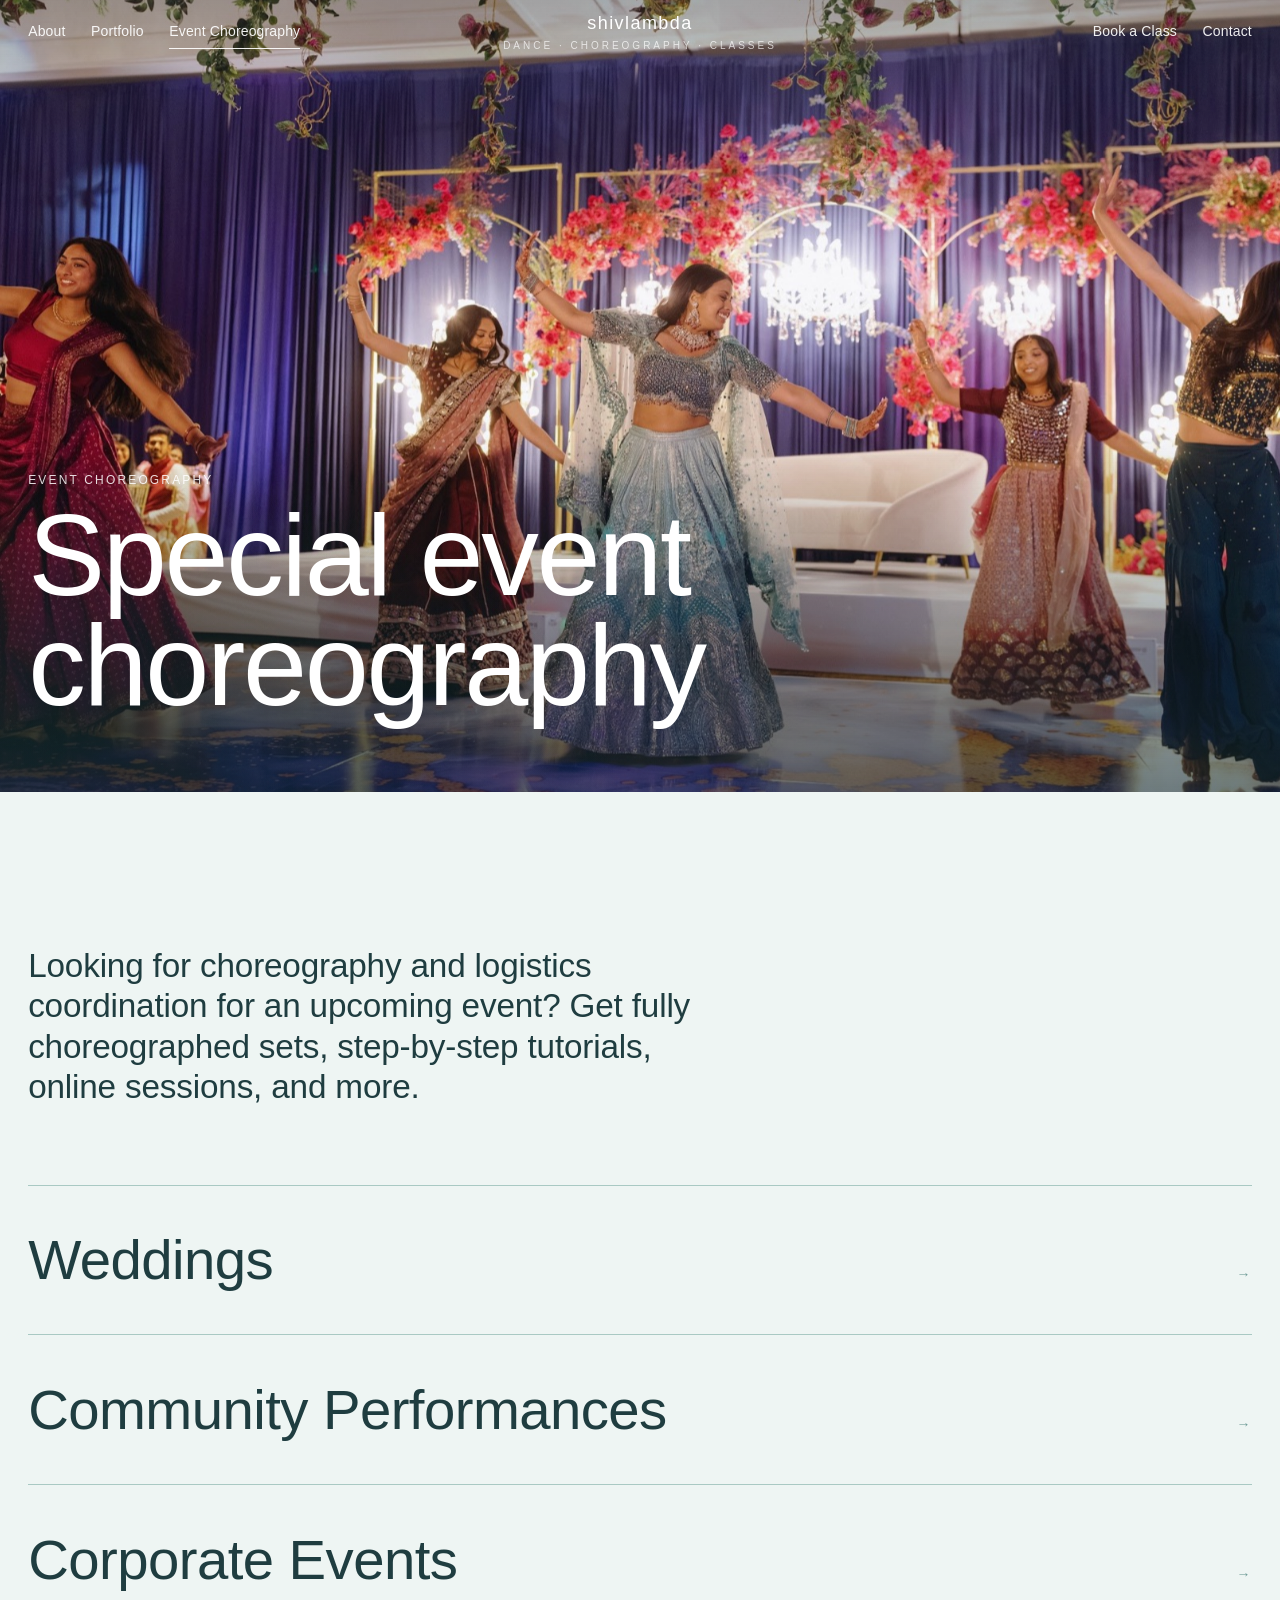
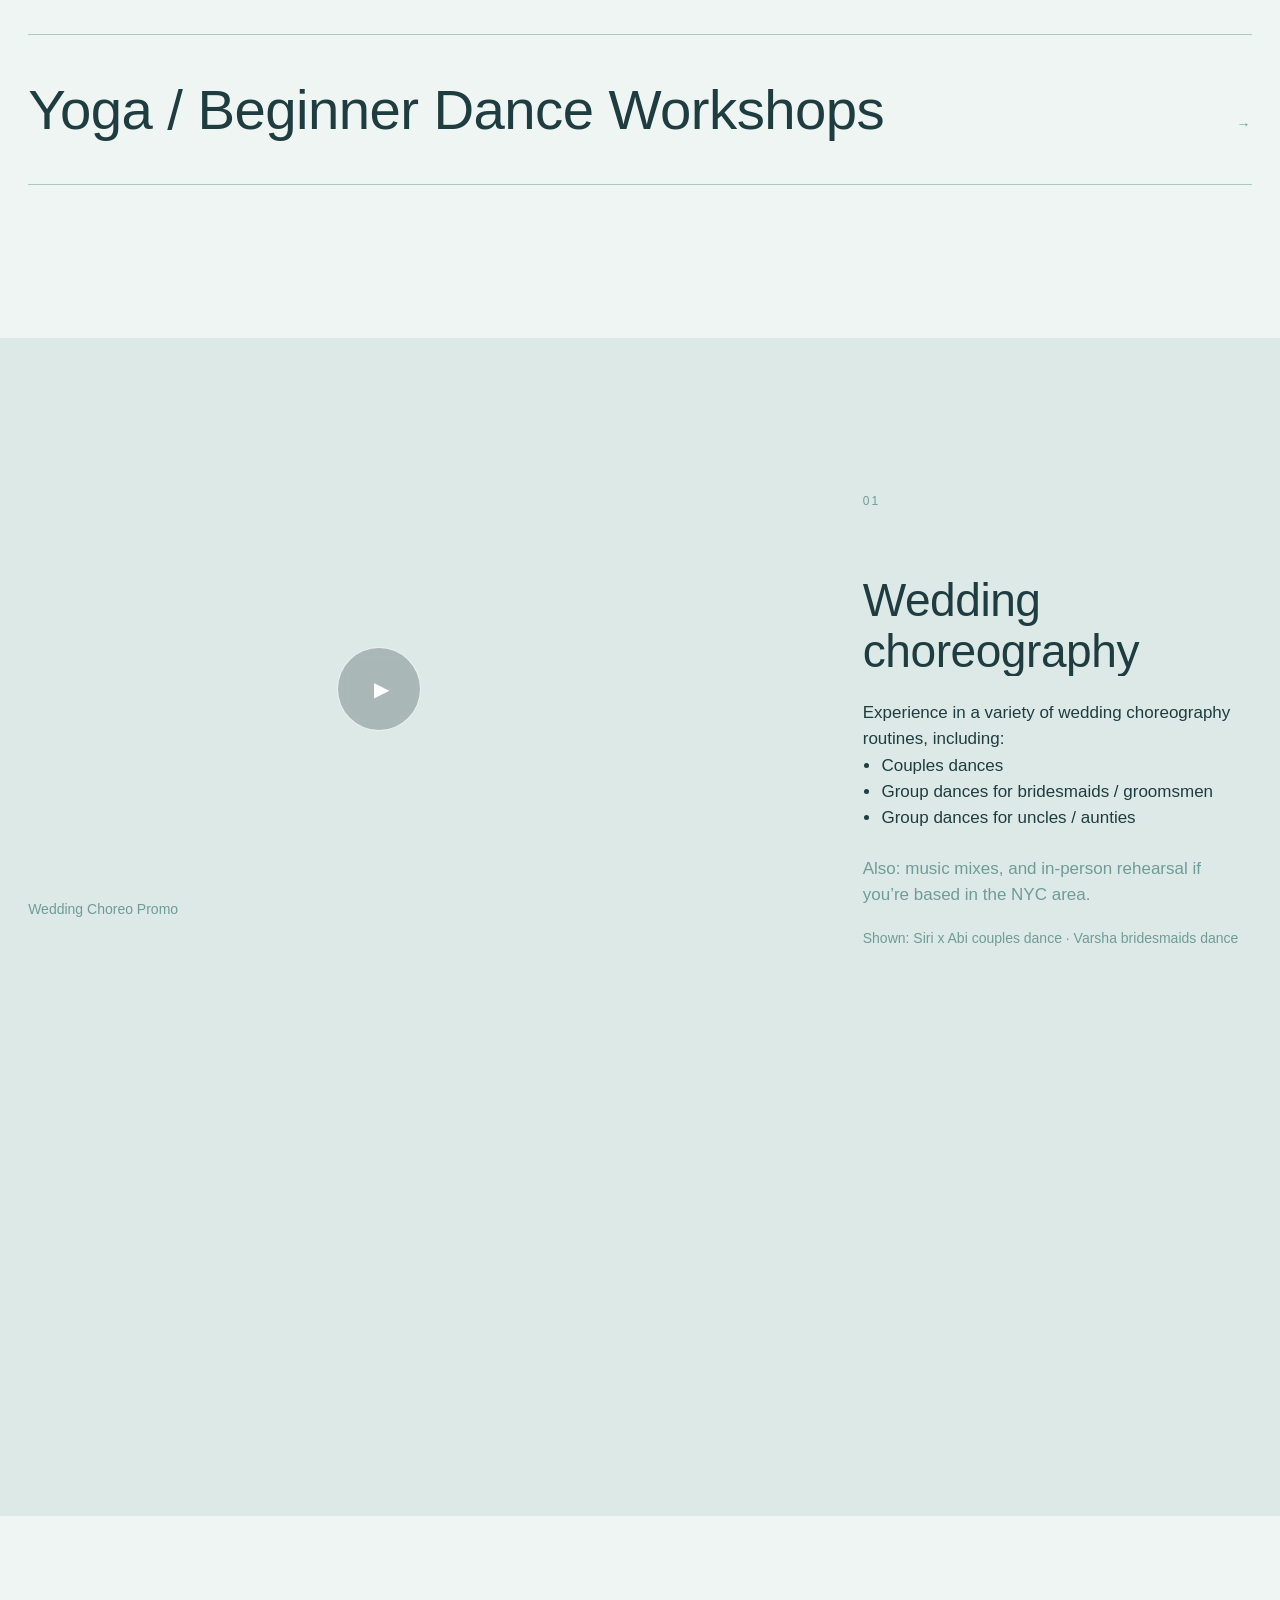
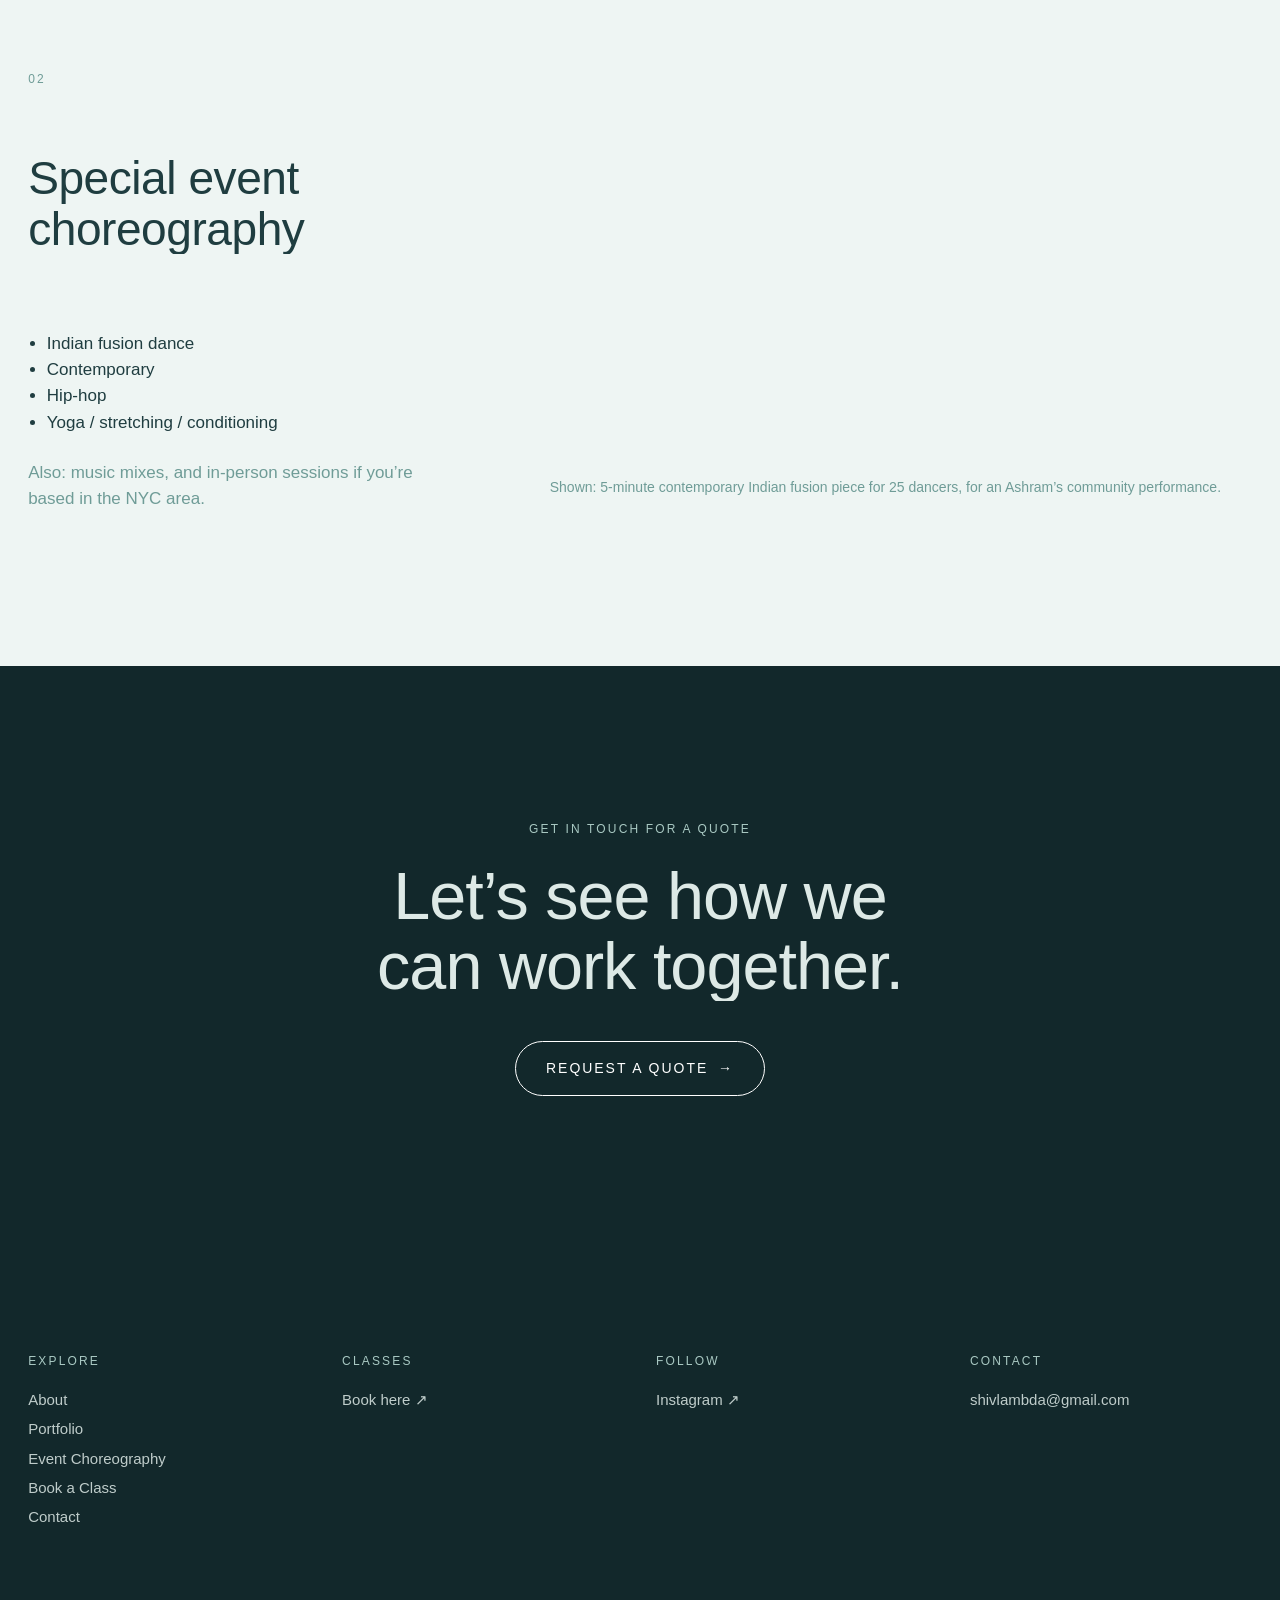
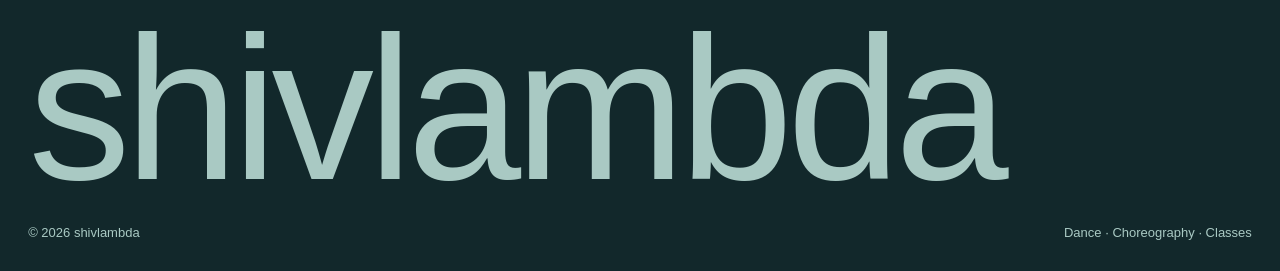
==== choreography.html @ bc0d852e "Initial shivlambda portfolio site Co-Authored-By: Claude Opus 5.5 <noreply@anthropic.com>" ====
<!doctype html>
<html lang="en">
<head>
  <meta charset="utf-8">
  <meta name="viewport" content="width=device-width, initial-scale=1">
  <title>Event Choreography — Shivani Lamba</title>
  <meta name="description" content="Wedding and special event choreography by Shivani Lamba — fully choreographed sets, tutorials, online sessions and music mixes.">
  <link rel="icon" href="assets/img/logo.png">
  <link rel="stylesheet" href="assets/css/style.css">
</head>
<body>
  <header id="site-header" data-on-dark></header>

  <main>
    <section class="hero" style="height:88svh">
      <div class="hero__media" data-parallax="6">
        <img src="assets/img/wedding-varsha.jpg" alt="Bridesmaids performing a choreographed dance at Varsha's wedding">
      </div>
      <div class="hero__content">
        <div>
          <p class="eyebrow" style="color:inherit;opacity:.85">Event Choreography</p>
          <h1 class="display" style="margin-top:12px">Special event<br>choreography</h1>
        </div>
      </div>
    </section>

    <section class="section wrap">
      <div class="grid">
        <div class="col-7">
          <p class="lead reveal">Looking for choreography and logistics coordination for an upcoming event? Get fully choreographed sets, step-by-step tutorials, online sessions, and more.</p>
        </div>
        <div class="col-full">
          <ul class="index-list">
            <li><a href="#wedding">Weddings <sup>→</sup></a></li>
            <li><a href="#special">Community Performances <sup>→</sup></a></li>
            <li><a href="#special">Corporate Events <sup>→</sup></a></li>
            <li><a href="#special">Yoga / Beginner Dance Workshops <sup>→</sup></a></li>
          </ul>
        </div>
      </div>
    </section>

    <!-- WEDDING -->
    <section id="wedding" class="section section--mist wrap">
      <div class="grid">
        <div class="col-7">
          <a class="video-card" href="https://www.youtube-nocookie.com/embed/MWnBRhIrIEw?autoplay=1" data-lightbox aria-label="Play wedding choreography promo video">
            <div class="media media--wide reveal-img">
              <img src="https://i.ytimg.com/vi/MWnBRhIrIEw/sddefault.jpg" alt="Wedding choreography promo" loading="lazy">
            </div>
            <span class="play" aria-hidden="true">▶</span>
          </a>
          <p class="card-meta" style="margin-top:12px">Wedding Choreo Promo</p>
        </div>
        <div class="col-4 start-9 stack" style="grid-column-end:-1">
          <p class="eyebrow">01</p>
          <h2 class="h2" data-split>Wedding<br>choreography</h2>
          <p class="reveal">Experience in a variety of wedding choreography routines, including:</p>
          <ul class="reveal" style="padding-left:1.1em;margin:0">
            <li>Couples dances</li>
            <li>Group dances for bridesmaids / groomsmen</li>
            <li>Group dances for uncles / aunties</li>
          </ul>
          <p class="reveal muted">Also: music mixes, and in-person rehearsal if you’re based in the NYC area.</p>
          <p class="reveal muted" style="font-size:14px">Shown: Siri x Abi couples dance · Varsha bridesmaids dance</p>
        </div>
        <div class="col-6 start-7" style="grid-column-end:-1">
          <div class="media media--wide reveal-img">
            <img src="assets/img/wedding-varsha.jpg" alt="Varsha's bridesmaids dance" loading="lazy">
          </div>
        </div>
      </div>
    </section>

    <!-- SPECIAL EVENT -->
    <section id="special" class="section wrap">
      <div class="grid">
        <div class="col-4 stack">
          <p class="eyebrow">02</p>
          <h2 class="h2" data-split>Special event<br>choreography</h2>
          <p class="reveal">A wide range of choreography styles to choose from based on your event:</p>
          <ul class="reveal" style="padding-left:1.1em;margin:0">
            <li>Indian fusion dance</li>
            <li>Contemporary</li>
            <li>Hip-hop</li>
            <li>Yoga / stretching / conditioning</li>
          </ul>
          <p class="reveal muted">Also: music mixes, and in-person sessions if you’re based in the NYC area.</p>
        </div>
        <div class="col-7 start-6" style="grid-column-end:-1">
          <!-- Replace with: <video src="assets/video/ashram-performance.mp4" controls playsinline preload="none"></video> -->
          <div class="media media--wide media--ph reveal-img" data-label="Ashram community performance — video coming soon"></div>
          <p class="card-meta" style="margin-top:12px">Shown: 5-minute contemporary Indian fusion piece for 25 dancers, for an Ashram’s community performance.</p>
        </div>
      </div>
    </section>

    <section class="section section--dark wrap cta-band">
      <p class="eyebrow">Get in touch for a quote</p>
      <h2 class="h1" style="margin:24px auto 40px" data-split>Let’s see how we<br>can work together.</h2>
      <a class="btn btn--light" href="contact.html">Request a quote <span class="arrow">→</span></a>
    </section>
  </main>

  <footer id="site-footer"></footer>
  <script src="assets/js/main.js"></script>
</body>
</html>
---- assets/css/style.css ----
/* ==========================================================================
   shivlambda — dance portfolio
   Water palette · Helvetica thin · calm, airy motion
   ========================================================================== */

:root {
  /* Water palette */
  --sea-foam:   #eef5f3;   /* page background */
  --sea-mist:   #dde9e6;   /* soft panels */
  --sea-glass:  #a9c9c3;   /* accents, rules */
  --tide:       #6f9c97;   /* secondary text, hover */
  --deep-water: #1f3d40;   /* primary text */
  --abyss:      #12282b;   /* dark sections */
  --white:      #ffffff;

  --font: "Helvetica Neue", Helvetica, "Nimbus Sans", Arial, sans-serif;
  --thin: 200;
  --light: 300;
  --regular: 400;

  --gutter: clamp(16px, 2.2vw, 32px);
  --header-h: 64px;
  --ease: cubic-bezier(.22, .61, .36, 1);
  --ease-slow: cubic-bezier(.65, 0, .35, 1);
}

*, *::before, *::after { box-sizing: border-box; }

html { -webkit-text-size-adjust: 100%; scroll-behavior: smooth; }

body {
  margin: 0;
  background: var(--sea-foam);
  color: var(--deep-water);
  font-family: var(--font);
  font-weight: var(--thin);
  font-size: 17px;
  line-height: 1.55;
  -webkit-font-smoothing: antialiased;
  overflow-x: hidden;
}

body.is-locked { overflow: hidden; }

img, video { display: block; max-width: 100%; }
a { color: inherit; text-decoration: none; }
h1, h2, h3, h4, p { margin: 0; font-weight: var(--thin); }

.sr-only {
  position: absolute; width: 1px; height: 1px; overflow: hidden;
  clip: rect(0 0 0 0); white-space: nowrap;
}

/* ---------- Type scale ---------- */
.display {
  font-size: clamp(44px, 9vw, 150px);
  line-height: .95;
  letter-spacing: -.02em;
  font-weight: 100;
}
.h1 { font-size: clamp(34px, 5.2vw, 80px); line-height: 1.04; letter-spacing: -.015em; }
.h2 { font-size: clamp(28px, 3.6vw, 54px); line-height: 1.1;  letter-spacing: -.01em; }
.lead { font-size: clamp(22px, 2.6vw, 40px); line-height: 1.22; letter-spacing: -.005em; }
.body-lg { font-size: clamp(17px, 1.35vw, 20px); line-height: 1.6; }
.eyebrow {
  font-size: 12px; letter-spacing: .18em; text-transform: uppercase;
  font-weight: var(--regular); color: var(--tide);
}
.muted { color: var(--tide); }

/* Underlined text link, like the inspiration's "About the Brand" */
.link-line {
  display: inline-block;
  font-weight: var(--light);
  padding-bottom: 4px;
  background: linear-gradient(currentColor, currentColor) left bottom / 100% 1px no-repeat;
  transition: background-size .5s var(--ease), color .3s;
}
.link-line:hover { background-size: 0 1px; background-position: right bottom; }

/* Pill button for booking */
.btn {
  display: inline-flex; align-items: center; gap: .7em;
  padding: 16px 30px;
  border: 1px solid currentColor;
  border-radius: 999px;
  font-size: 14px; letter-spacing: .14em; text-transform: uppercase;
  font-weight: var(--regular);
  transition: background .4s var(--ease), color .4s var(--ease), border-color .4s;
}
.btn:hover { background: var(--deep-water); color: var(--sea-foam); border-color: var(--deep-water); }
.btn--solid { background: var(--deep-water); color: var(--sea-foam); border-color: var(--deep-water); }
.btn--solid:hover { background: var(--tide); border-color: var(--tide); }
.btn--light { color: var(--white); }
.btn--light:hover { background: var(--white); color: var(--deep-water); border-color: var(--white); }
.btn .arrow { transition: transform .4s var(--ease); }
.btn:hover .arrow { transform: translateX(4px); }

/* ---------- Layout ---------- */
.wrap { padding-inline: var(--gutter); }
.section { padding-block: clamp(80px, 12vw, 180px); }
.section--tight { padding-block: clamp(56px, 7vw, 100px); }
.section--dark { background: var(--abyss); color: var(--sea-mist); }
.section--dark .muted, .section--dark .eyebrow { color: var(--sea-glass); }
.section--mist { background: var(--sea-mist); }

.grid {
  display: grid;
  grid-template-columns: repeat(12, 1fr);
  column-gap: var(--gutter);
  row-gap: clamp(40px, 6vw, 80px);
}
.col-full { grid-column: 1 / -1; }
.col-7, .col-6, .col-5, .col-4 { grid-column: var(--start, auto) / span var(--span); }
.col-7 { --span: 7; }
.col-6 { --span: 6; }
.col-5 { --span: 5; }
.col-4 { --span: 4; }
.start-6 { --start: 6; }
.start-7 { --start: 7; }
.start-8 { --start: 8; }
.start-9 { --start: 9; }
@media (max-width: 860px) {
  .col-7, .col-6, .col-5, .col-4 { grid-column: 1 / -1 !important; }
}

.stack > * + * { margin-top: 1.4em; }
.stack-lg > * + * { margin-top: clamp(28px, 3vw, 48px); }

/* ---------- Header ---------- */
.site-header {
  position: fixed; inset: 0 0 auto 0; z-index: 50;
  height: var(--header-h);
  display: grid; grid-template-columns: 1fr auto 1fr; align-items: center;
  padding-inline: var(--gutter);
  font-size: 14px; font-weight: var(--light); letter-spacing: .01em;
  color: var(--deep-water);
  transition: background .5s var(--ease), color .5s var(--ease), transform .5s var(--ease), backdrop-filter .5s;
}
.site-header.on-dark { color: var(--white); }
.site-header.is-scrolled {
  background: color-mix(in srgb, var(--sea-foam) 82%, transparent);
  backdrop-filter: blur(14px);
  -webkit-backdrop-filter: blur(14px);
  color: var(--deep-water);
}
.site-header.is-hidden { transform: translateY(-100%); }

.nav { display: flex; gap: clamp(16px, 2vw, 28px); }
.nav--right { justify-content: flex-end; }
.nav a { position: relative; padding-block: 6px; opacity: .92; }
.nav a::after {
  content: ""; position: absolute; left: 0; right: 0; bottom: 0; height: 1px;
  background: currentColor; transform: scaleX(0); transform-origin: right;
  transition: transform .45s var(--ease);
}
.nav a:hover::after, .nav a[aria-current="page"]::after { transform: scaleX(1); transform-origin: left; }

.brand {
  text-align: center; text-transform: lowercase;
  font-size: 18px; letter-spacing: .08em; font-weight: var(--light);
  white-space: nowrap;
}
.brand small { display: block; font-size: 10px; letter-spacing: .3em; text-transform: uppercase; opacity: .7; }

.menu-toggle {
  display: none; justify-self: end;
  background: none; border: 0; padding: 8px; color: inherit; cursor: pointer;
  font: inherit; font-size: 14px; letter-spacing: .08em;
}

/* Mobile menu */
.mobile-menu {
  position: fixed; inset: 0; z-index: 49;
  background: var(--sea-foam);
  display: flex; flex-direction: column; justify-content: center;
  padding: var(--gutter);
  gap: 10px;
  clip-path: inset(0 0 100% 0);
  transition: clip-path .8s var(--ease-slow);
}
.mobile-menu a { font-size: clamp(34px, 9vw, 56px); font-weight: 100; letter-spacing: -.01em; }
.menu-open .mobile-menu { clip-path: inset(0 0 0 0); }
.menu-open .site-header { color: var(--deep-water); background: transparent; backdrop-filter: none; }

@media (max-width: 860px) {
  .site-header { grid-template-columns: 1fr auto; }
  .nav { display: none; }
  .brand { text-align: left; }
  .menu-toggle { display: block; }
}

/* ---------- Intro (home) ---------- */
.intro {
  position: fixed; inset: 0; z-index: 100;
  display: grid; place-items: center;
  background: var(--sea-foam);
  color: var(--deep-water);
  pointer-events: none;
  transition: clip-path 1.2s var(--ease-slow);
  clip-path: inset(0 0 0 0);
}
.intro__word {
  font-size: clamp(48px, 12vw, 180px); font-weight: 100; letter-spacing: .02em;
  text-transform: lowercase; display: flex; overflow: hidden;
}
.intro__word span {
  display: inline-block; transform: translateY(110%);
  animation: rise 1s var(--ease) forwards;
}
.intro__sub {
  position: absolute; bottom: 12vh; left: 0; right: 0; text-align: center;
  opacity: 0; animation: fade .8s .9s var(--ease) forwards;
}
.intro.is-done { clip-path: inset(0 0 100% 0); }
@keyframes rise { to { transform: translateY(0); } }
@keyframes fade { to { opacity: 1; } }

/* ---------- Hero ---------- */
.hero {
  position: relative; height: 100svh; min-height: 560px;
  overflow: hidden; color: var(--white);
  background: var(--abyss);
}
.hero__media, .hero__media video, .hero__media img {
  position: absolute; inset: 0; width: 100%; height: 100%; object-fit: cover;
}
/* Shown until a hero video is added: slow drifting water gradient */
.hero__water {
  position: absolute; inset: -20%;
  background:
    radial-gradient(40% 50% at 20% 30%, #5f9893 0%, transparent 70%),
    radial-gradient(45% 55% at 80% 60%, #2e6266 0%, transparent 70%),
    radial-gradient(35% 40% at 50% 90%, #8ab9b2 0%, transparent 70%),
    linear-gradient(160deg, #1d4245, #0f2427);
  filter: blur(30px);
  animation: drift 18s ease-in-out infinite alternate;
}
@keyframes drift {
  0%   { transform: translate3d(0, 0, 0) scale(1); }
  50%  { transform: translate3d(-4%, 3%, 0) scale(1.08); }
  100% { transform: translate3d(3%, -2%, 0) scale(1.03); }
}
.hero::after {
  content: ""; position: absolute; inset: 0;
  background:
    radial-gradient(70% 60% at 0% 100%, rgba(18,40,43,.6), transparent 70%),
    linear-gradient(to bottom, rgba(18,40,43,.35), transparent 30%, transparent 55%, rgba(18,40,43,.6));
}
.hero__content {
  position: absolute; z-index: 2; left: var(--gutter); right: var(--gutter); bottom: clamp(32px, 6vw, 72px);
  display: flex; justify-content: space-between; align-items: flex-end; gap: 24px; flex-wrap: wrap;
}
.hero__scroll {
  font-size: 12px; letter-spacing: .2em; text-transform: uppercase; font-weight: var(--regular);
  display: flex; align-items: center; gap: 12px;
}
.hero__scroll::after {
  content: ""; width: 1px; height: 44px; background: currentColor;
  animation: drip 2.2s var(--ease) infinite;
  transform-origin: top;
}
@keyframes drip {
  0% { transform: scaleY(0); } 50% { transform: scaleY(1); transform-origin: top; }
  51% { transform-origin: bottom; } 100% { transform: scaleY(0); transform-origin: bottom; }
}

/* Short page hero (inner pages) */
.page-hero {
  padding-top: calc(var(--header-h) + clamp(60px, 10vw, 160px));
  padding-bottom: clamp(40px, 6vw, 90px);
}

/* ---------- Media ---------- */
.media {
  position: relative; overflow: hidden; background: var(--sea-mist);
}
.media img, .media video { width: 100%; height: 100%; object-fit: cover; }
.media--portrait { aspect-ratio: 4 / 5; }
.media--tall { aspect-ratio: 3 / 4; }
.media--wide { aspect-ratio: 16 / 9; }
.media--square { aspect-ratio: 1; }
.media--cinema { aspect-ratio: 21 / 9; }
@media (max-width: 860px) { .media--cinema { aspect-ratio: 4 / 3; } }

/* Placeholder until real images are dropped in */
.media--ph {
  background:
    linear-gradient(135deg, var(--sea-mist), var(--sea-glass));
  display: grid; place-items: center;
}
.media--ph::before {
  content: attr(data-label);
  font-size: 12px; letter-spacing: .18em; text-transform: uppercase; color: var(--deep-water); opacity: .55;
}

/* ---------- Scroll reveal ---------- */
.reveal { opacity: 0; transform: translateY(40px); transition: opacity 1.1s var(--ease), transform 1.1s var(--ease); }
.reveal.is-in { opacity: 1; transform: none; }
.reveal-d1 { transition-delay: .12s; }
.reveal-d2 { transition-delay: .24s; }

/* Image wipe-up reveal */
.reveal-img { clip-path: inset(100% 0 0 0); transition: clip-path 1.4s var(--ease-slow); }
.reveal-img img, .reveal-img video { transform: scale(1.15); transition: transform 1.8s var(--ease); }
.reveal-img.is-in { clip-path: inset(0 0 0 0); }
.reveal-img.is-in img, .reveal-img.is-in video { transform: scale(1); }

/* Line-by-line text reveal */
.split-line { display: block; overflow: hidden; }
.split-line > span { display: block; transform: translateY(105%); transition: transform 1.1s var(--ease); }
.is-in .split-line > span { transform: none; }

/* Parallax target (JS sets --p) */
[data-parallax] img, [data-parallax] video { transform: translateY(var(--p, 0)) scale(1.12); will-change: transform; }

@media (prefers-reduced-motion: reduce) {
  *, *::before, *::after { animation: none !important; transition: none !important; }
  .reveal, .reveal-img, .split-line > span { opacity: 1; transform: none; clip-path: none; }
  .intro { display: none; }
  [data-parallax] img, [data-parallax] video { transform: none; }
}

/* ---------- Horizontal carousel ---------- */
.carousel { position: relative; }
.carousel__head {
  display: flex; justify-content: space-between; align-items: end; gap: 20px;
  margin-bottom: clamp(24px, 3vw, 40px);
}
.carousel__controls { display: flex; gap: 8px; }
.carousel__btn {
  width: 48px; height: 48px; border-radius: 50%;
  border: 1px solid var(--sea-glass); background: transparent; color: inherit; cursor: pointer;
  font-size: 18px; transition: background .3s, border-color .3s;
}
.carousel__btn:hover { background: var(--deep-water); color: var(--sea-foam); border-color: var(--deep-water); }
.carousel__track {
  display: flex; gap: var(--gutter);
  overflow-x: auto; scroll-snap-type: x mandatory; scrollbar-width: none;
  scroll-padding-inline: var(--gutter);
  padding-inline: var(--gutter); margin-inline: calc(var(--gutter) * -1);
  cursor: grab;
}
.carousel__track::-webkit-scrollbar { display: none; }
.carousel__track.is-dragging { cursor: grabbing; scroll-snap-type: none; }
.carousel__item { flex: 0 0 clamp(260px, 30vw, 460px); scroll-snap-align: start; }
.carousel__item .media { margin-bottom: 16px; }
.carousel__item img { pointer-events: none; transition: transform 1s var(--ease); }
.carousel__item:hover img { transform: scale(1.04); }
.card-title { font-size: 20px; font-weight: var(--light); }
.card-meta { font-size: 14px; color: var(--tide); margin-top: 2px; }

/* ---------- Category index (like the product counts list) ---------- */
.index-list { list-style: none; margin: 0; padding: 0; border-top: 1px solid var(--sea-glass); }
.index-list li { border-bottom: 1px solid var(--sea-glass); }
.index-list a {
  display: flex; justify-content: space-between; align-items: baseline; gap: 20px;
  padding: clamp(18px, 2.4vw, 32px) 0;
  font-size: clamp(28px, 4.4vw, 68px); font-weight: 100; letter-spacing: -.01em;
  transition: padding .5s var(--ease), color .3s;
}
.index-list a:hover { padding-left: 18px; color: var(--tide); }
.index-list sup { font-size: 14px; letter-spacing: .1em; font-weight: var(--light); color: var(--tide); }

/* ---------- Portfolio grid ---------- */
.filters { display: flex; flex-wrap: wrap; gap: 10px; margin-bottom: clamp(32px, 4vw, 56px); }
.filter {
  background: none; border: 1px solid var(--sea-glass); border-radius: 999px;
  padding: 9px 18px; font: inherit; font-size: 14px; font-weight: var(--light); color: inherit; cursor: pointer;
  transition: background .3s, color .3s, border-color .3s;
}
.filter[aria-pressed="true"], .filter:hover { background: var(--deep-water); color: var(--sea-foam); border-color: var(--deep-water); }

.masonry { columns: 3 320px; column-gap: var(--gutter); }
.masonry .work { break-inside: avoid; margin-bottom: var(--gutter); display: block; }
.work .media { margin-bottom: 12px; }
.work.is-hidden { display: none; }

/* YouTube thumbnails are 4:3 with baked-in letterbox bars — crop them out */
.media img[src*="i.ytimg.com"] { scale: 1.06; }

/* Video thumbnail with a centred play button */
.video-card { position: relative; display: block; }
.video-card .play {
  position: absolute; left: 50%; top: 50%; transform: translate(-50%, -50%);
  width: 84px; height: 84px; border-radius: 50%; display: grid; place-items: center;
  border: 1px solid rgba(255,255,255,.8); color: var(--white); font-size: 20px; padding-left: 4px;
  background: rgba(18,40,43,.25); backdrop-filter: blur(6px); -webkit-backdrop-filter: blur(6px);
  transition: transform .5s var(--ease), background .4s;
}
.video-card:hover .play { transform: translate(-50%, -50%) scale(1.08); background: rgba(18,40,43,.5); }

/* ---------- Lightbox ---------- */
.lightbox {
  position: fixed; inset: 0; z-index: 200; background: rgba(18, 40, 43, .94);
  display: grid; place-items: center; padding: 5vw;
  opacity: 0; pointer-events: none; transition: opacity .4s var(--ease);
}
.lightbox.is-open { opacity: 1; pointer-events: auto; }
.lightbox img, .lightbox video, .lightbox iframe { max-height: 86vh; max-width: 100%; width: auto; }
.lightbox iframe { width: min(1100px, 90vw); aspect-ratio: 16 / 9; height: auto; border: 0; }
.lightbox__close {
  position: absolute; top: 16px; right: var(--gutter);
  background: none; border: 0; color: var(--white); font: inherit; font-size: 14px; letter-spacing: .14em;
  text-transform: uppercase; cursor: pointer;
}

/* ---------- Classes ---------- */
.class-list { border-top: 1px solid var(--sea-glass); }
.class-row {
  display: grid; grid-template-columns: 64px 1fr auto; gap: var(--gutter); align-items: baseline;
  padding: clamp(20px, 2.4vw, 32px) 0; border-bottom: 1px solid var(--sea-glass);
  transition: padding .5s var(--ease), color .3s;
}
.class-row h3 { font-size: clamp(22px, 2.4vw, 34px); }
a.class-row:hover { padding-left: 14px; color: var(--tide); }

/* ---------- Marquee (classes hero) ---------- */
.marquee {
  position: absolute; z-index: 2; left: 0; right: 0; top: 50%; transform: translateY(-50%) rotate(-3deg);
  overflow: hidden; pointer-events: none;
}
.marquee__track {
  display: flex; gap: .6em; width: max-content;
  font-size: clamp(40px, 7vw, 110px); font-weight: 100; white-space: nowrap;
  animation: marquee 28s linear infinite;
}
@keyframes marquee { to { transform: translateX(-50%); } }

/* ---------- Book CTA band ---------- */
.cta-band { text-align: center; }
.cta-band .h1 { max-width: 16ch; margin-inline: auto; }

/* ---------- Contact ---------- */
.contact-lines a { font-size: clamp(24px, 3.4vw, 52px); font-weight: 100; display: inline-block; }

/* ---------- Footer ---------- */
.site-footer {
  background: var(--abyss); color: var(--sea-mist);
  padding: clamp(60px, 8vw, 120px) var(--gutter) 28px;
}
.site-footer .footer-word {
  font-size: clamp(56px, 16vw, 260px); font-weight: 100; letter-spacing: -.03em; line-height: .85;
  text-transform: lowercase; margin-top: clamp(48px, 7vw, 100px); color: var(--sea-glass);
}
.footer-cols { display: grid; grid-template-columns: repeat(auto-fit, minmax(180px, 1fr)); gap: 32px; font-size: 15px; }
.footer-cols h4 { font-size: 12px; letter-spacing: .18em; text-transform: uppercase; font-weight: var(--regular); color: var(--sea-glass); margin-bottom: 14px; }
.footer-cols a { display: block; padding: 3px 0; opacity: .85; }
.footer-cols a:hover { opacity: 1; }
.footer-base { display: flex; justify-content: space-between; flex-wrap: wrap; gap: 12px; margin-top: 28px; font-size: 13px; color: var(--sea-glass); }
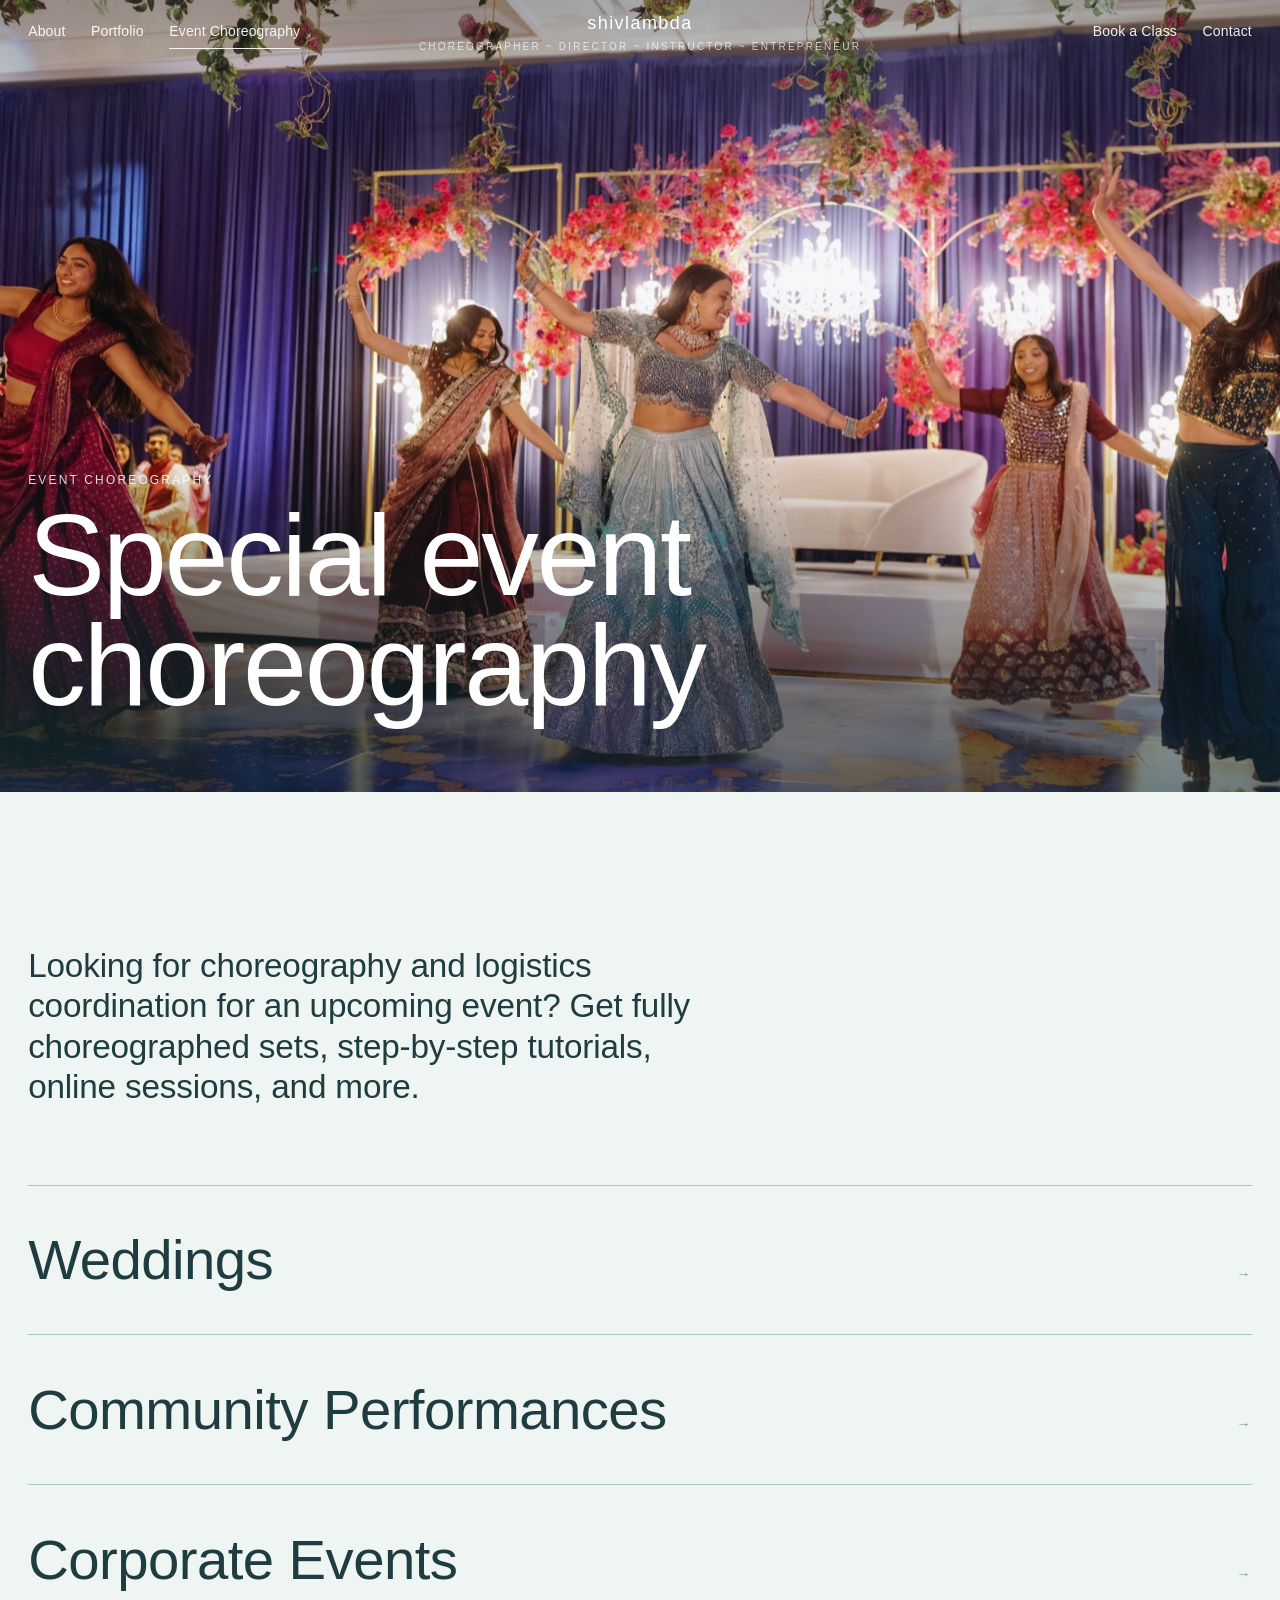
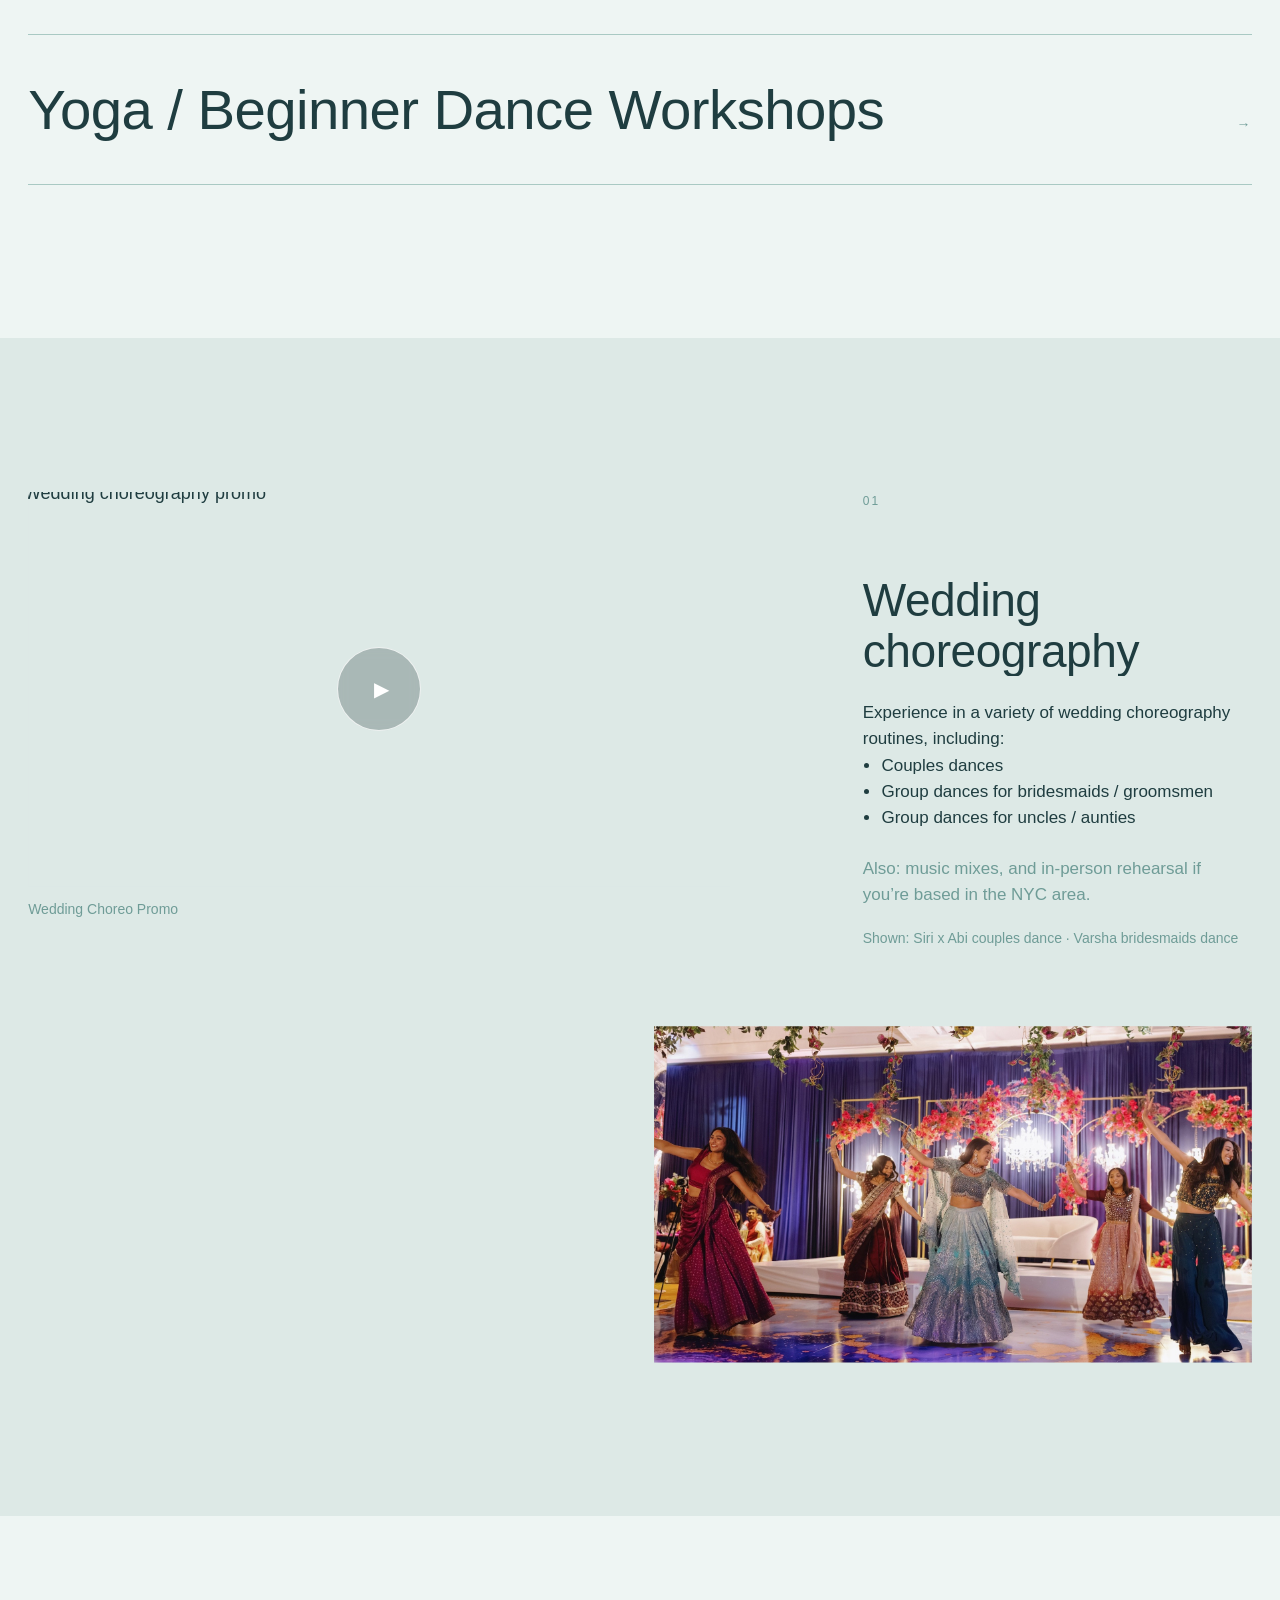
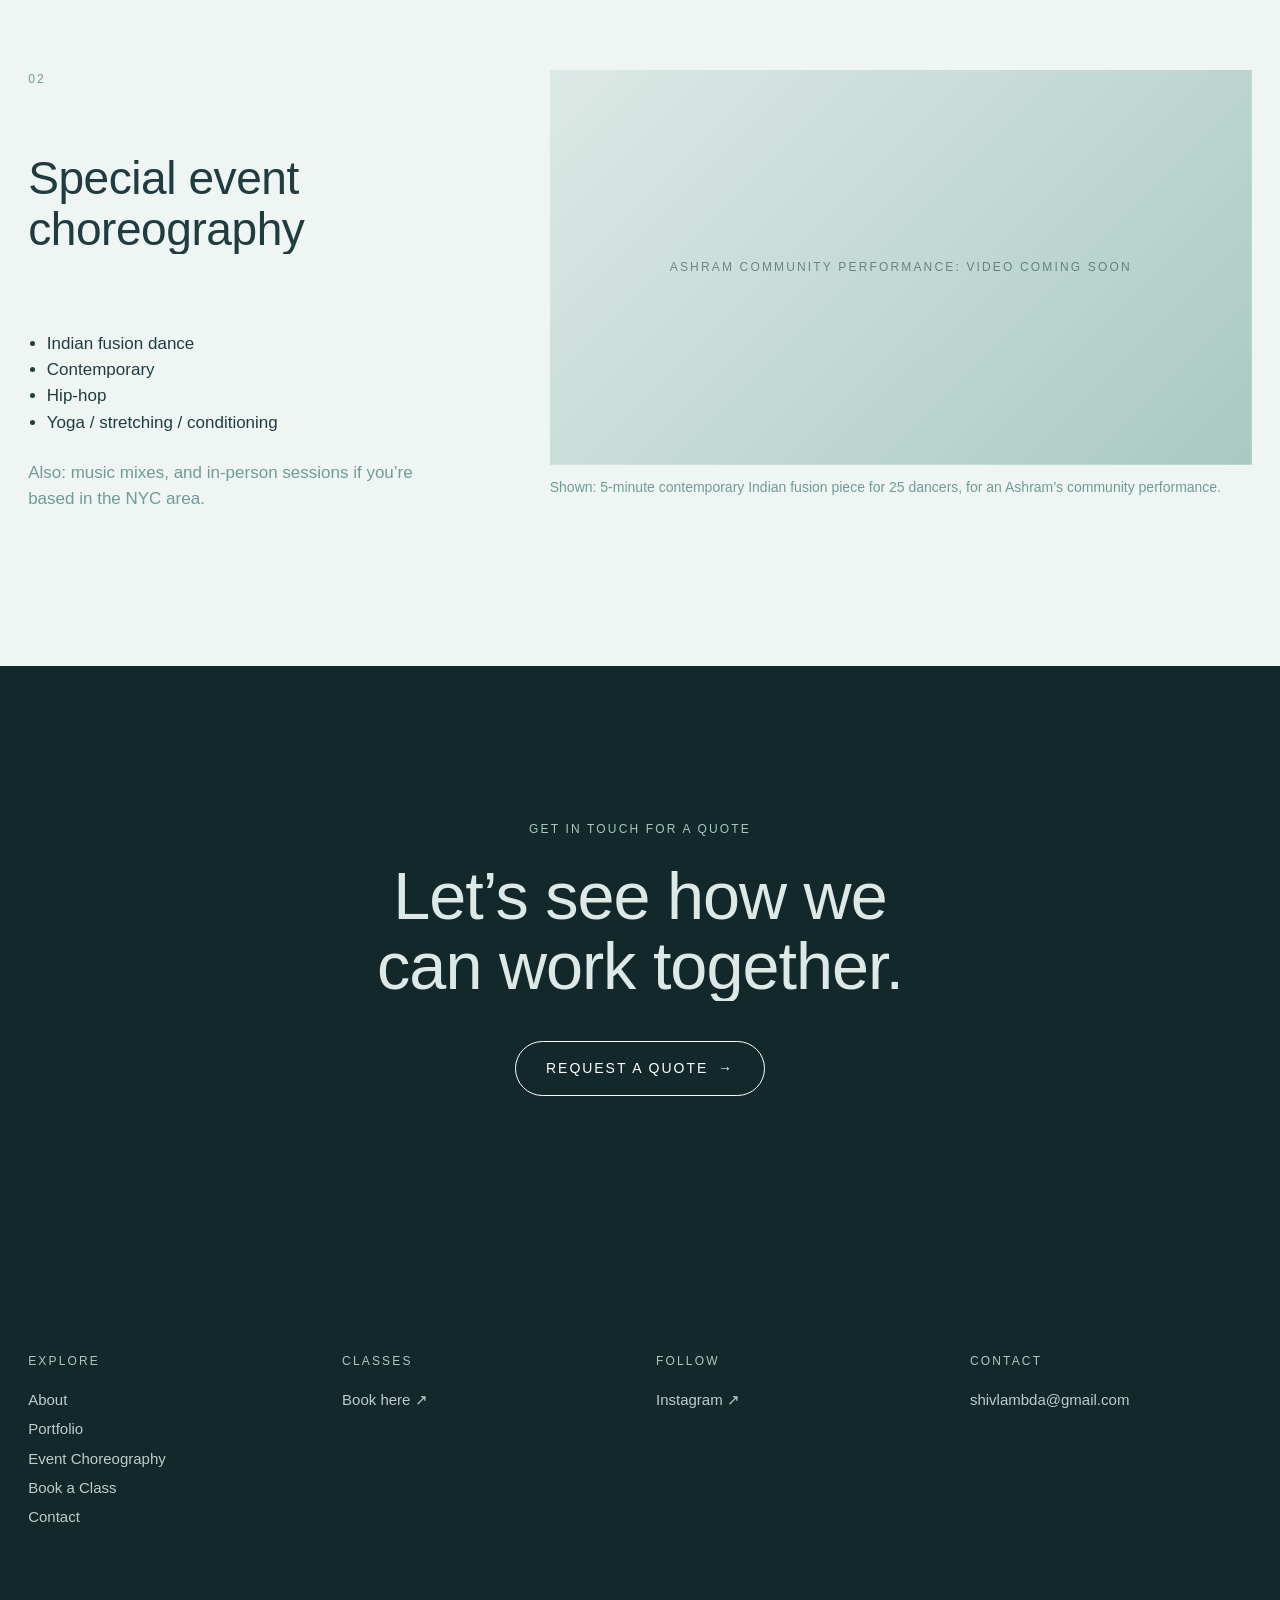
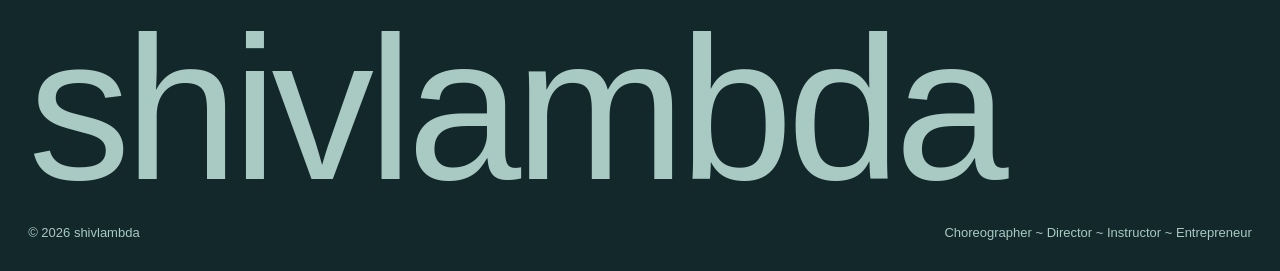
==== commit 4dc299fe: "Remove all em dashes; standardize name to Shivani Lamba Co-Authored-By: Claude Opus 5.5 <noreply@ant" ====
--- a/choreography.html
+++ b/choreography.html
@@ -3,8 +3,8 @@
 <head>
   <meta charset="utf-8">
   <meta name="viewport" content="width=device-width, initial-scale=1">
-  <title>Event Choreography — Shivani Lamba</title>
-  <meta name="description" content="Wedding and special event choreography by Shivani Lamba — fully choreographed sets, tutorials, online sessions and music mixes.">
+  <title>Event Choreography | Shivani Lamba</title>
+  <meta name="description" content="Wedding and special event choreography by Shivani Lamba: fully choreographed sets, tutorials, online sessions and music mixes.">
   <link rel="icon" href="assets/img/logo.png">
   <link rel="stylesheet" href="assets/css/style.css">
 </head>
@@ -89,7 +89,7 @@
         </div>
         <div class="col-7 start-6" style="grid-column-end:-1">
           <!-- Replace with: <video src="assets/video/ashram-performance.mp4" controls playsinline preload="none"></video> -->
-          <div class="media media--wide media--ph reveal-img" data-label="Ashram community performance — video coming soon"></div>
+          <div class="media media--wide media--ph reveal-img" data-label="Ashram community performance: video coming soon"></div>
           <p class="card-meta" style="margin-top:12px">Shown: 5-minute contemporary Indian fusion piece for 25 dancers, for an Ashram’s community performance.</p>
         </div>
       </div>
--- a/assets/css/style.css
+++ b/assets/css/style.css
@@ -1,5 +1,5 @@
 /* ==========================================================================
-   shivlambda — dance portfolio
+   shivlambda: dance portfolio
    Water palette · Helvetica thin · calm, airy motion
    ========================================================================== */
 
@@ -161,7 +161,12 @@
   font-size: 18px; letter-spacing: .08em; font-weight: var(--light);
   white-space: nowrap;
 }
-.brand small { display: block; font-size: 10px; letter-spacing: .3em; text-transform: uppercase; opacity: .7; }
+.brand small {
+  display: block; font-size: 10px; letter-spacing: .22em; text-transform: uppercase; opacity: .7;
+  white-space: normal; text-wrap: balance; line-height: 1.5; margin-top: 2px;
+}
+@media (max-width: 1180px) { .brand small { max-width: 30em; margin-inline: auto; } }
+@media (max-width: 860px)  { .brand small { max-width: 26em; margin-inline: 0; font-size: 9px; } }
 
 .menu-toggle {
   display: none; justify-self: end;
@@ -225,7 +230,7 @@
 .hero__media, .hero__media video, .hero__media img {
   position: absolute; inset: 0; width: 100%; height: 100%; object-fit: cover;
 }
-/* Shown until a hero video is added: slow drifting water gradient */
+/* Shown behind the hero media while it loads: slow drifting water gradient */
 .hero__water {
   position: absolute; inset: -20%;
   background:
@@ -371,13 +376,20 @@
 }
 .filter[aria-pressed="true"], .filter:hover { background: var(--deep-water); color: var(--sea-foam); border-color: var(--deep-water); }
 
-.masonry { columns: 3 320px; column-gap: var(--gutter); }
-.masonry .work { break-inside: avoid; margin-bottom: var(--gutter); display: block; }
+/* Row-ordered grid so the newest credits read first, left to right */
+.masonry {
+  display: grid; grid-template-columns: repeat(auto-fill, minmax(300px, 1fr));
+  gap: clamp(32px, 4vw, 56px) var(--gutter); align-items: start;
+}
+.masonry .work { display: block; }
+.masonry .work .media { aspect-ratio: 4 / 3; }
 .work .media { margin-bottom: 12px; }
 .work.is-hidden { display: none; }
 
-/* YouTube thumbnails are 4:3 with baked-in letterbox bars — crop them out */
-.media img[src*="i.ytimg.com"] { scale: 1.06; }
+/* Low-res YouTube thumbnails (hq/sd) are 4:3 with baked-in letterbox bars, so zoom past them.
+   hqdefault cards sit in 4:3 boxes, so they need the full 4:3 → 16:9 zoom. */
+.media img[src*="i.ytimg.com"][src*="/sddefault"] { scale: 1.06; }
+.media img[src*="i.ytimg.com"][src*="/hqdefault"] { scale: 1.34; }
 
 /* Video thumbnail with a centred play button */
 .video-card { position: relative; display: block; }
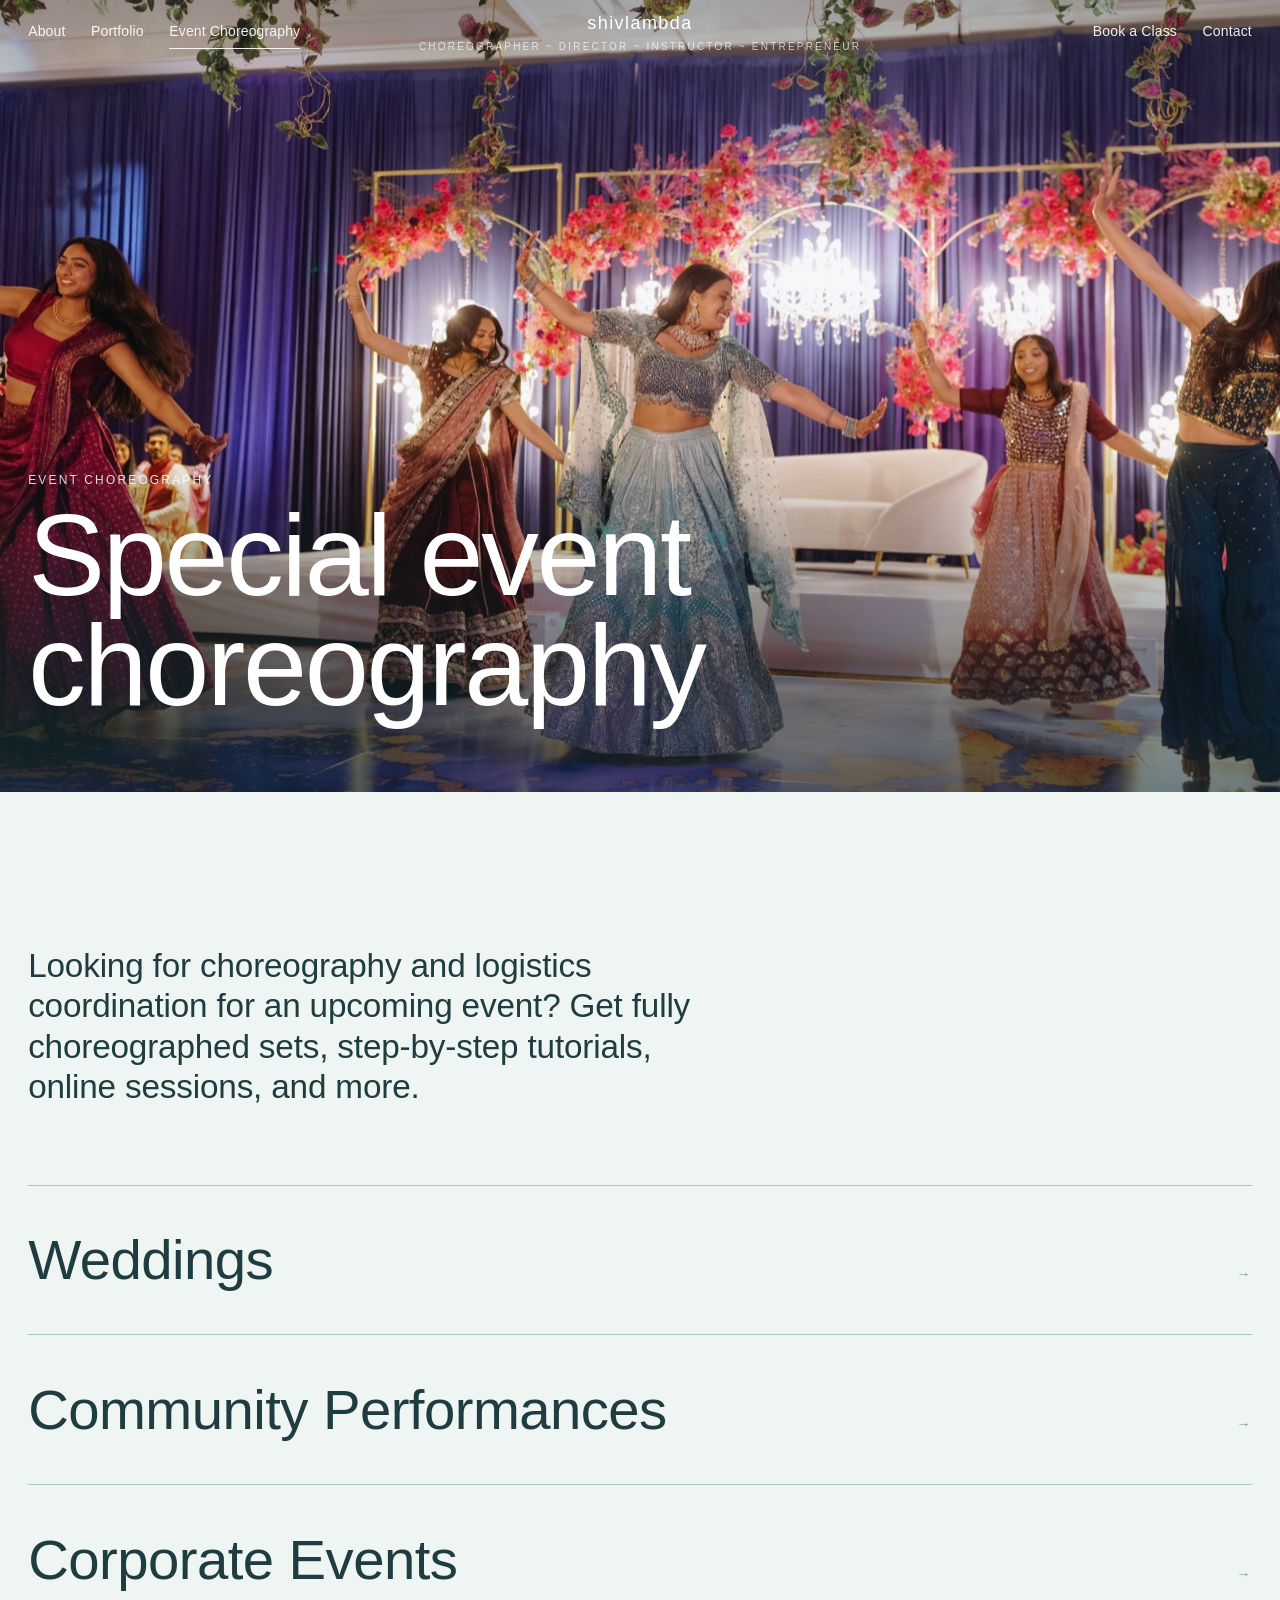
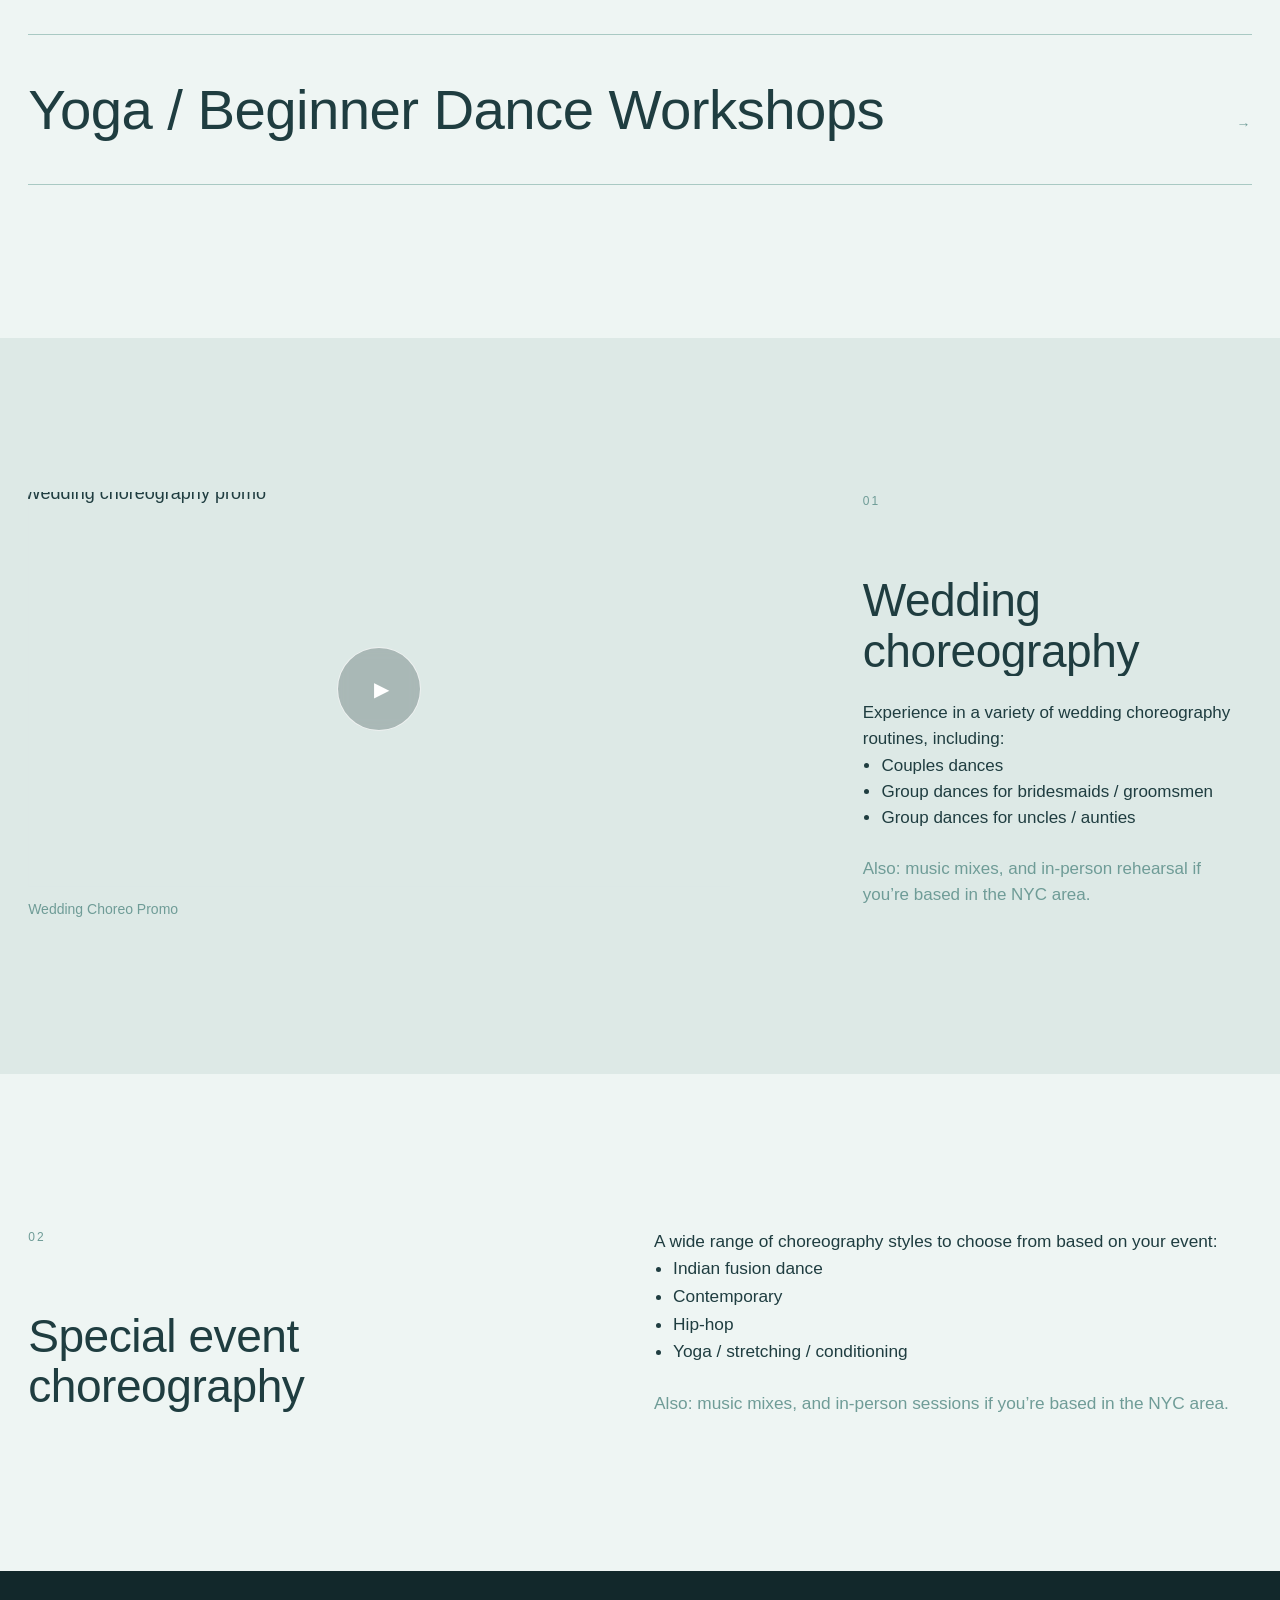
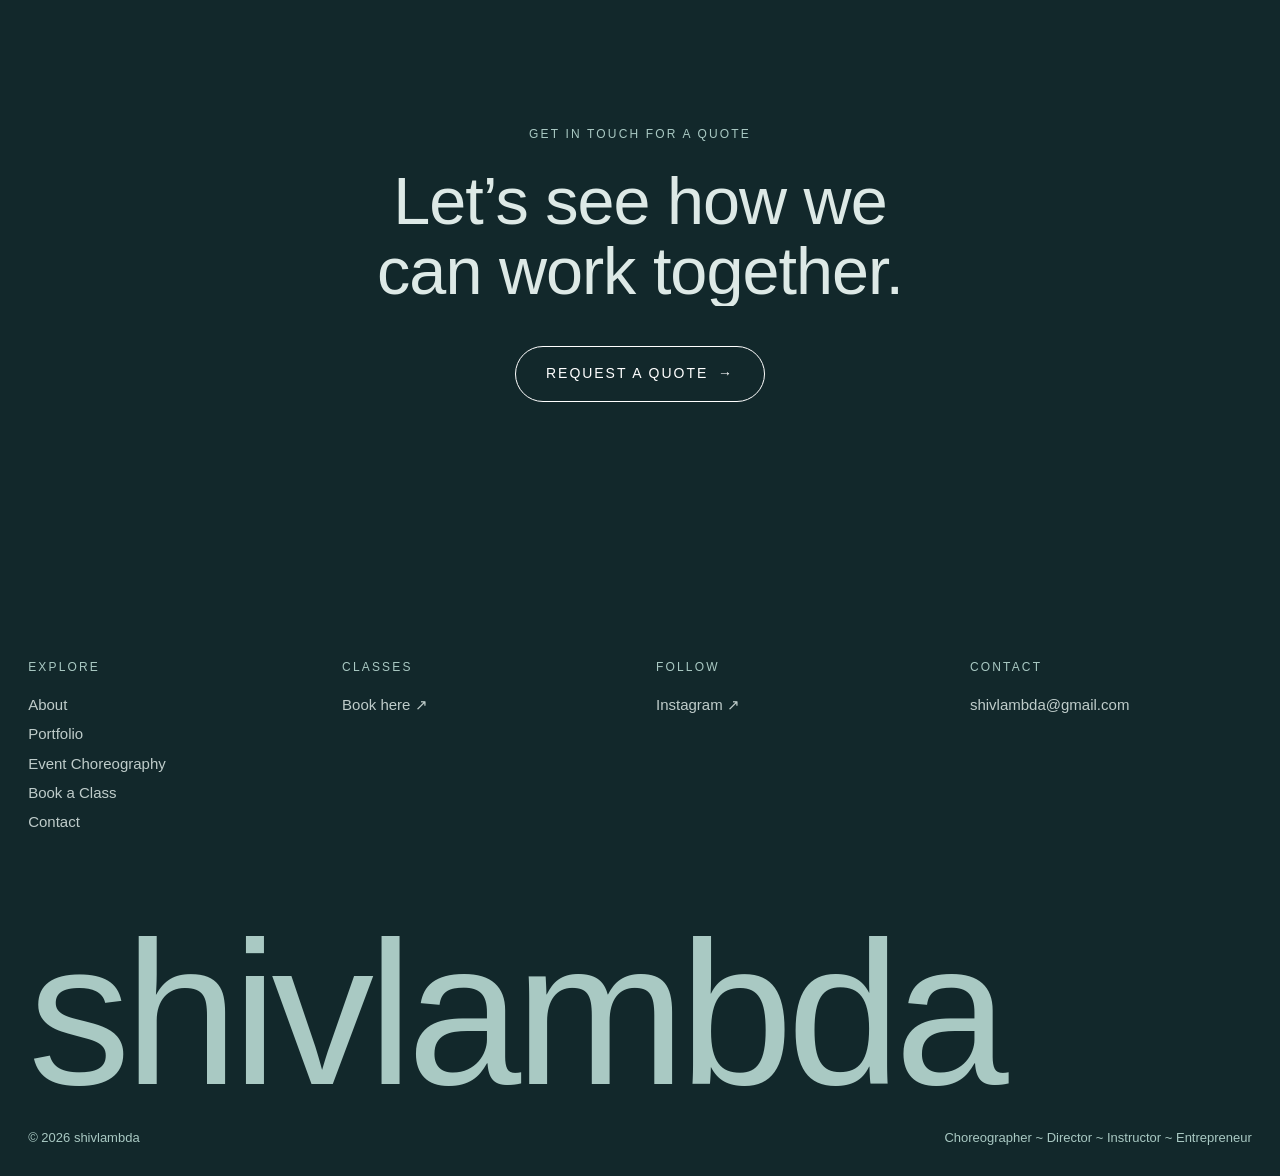
==== commit f981d27b: "Event choreography: drop redundant wedding photo/caption and Ashram placeholder Co-Authored-By: Clau" ====
--- a/choreography.html
+++ b/choreography.html
@@ -62,12 +62,6 @@
             <li>Group dances for uncles / aunties</li>
           </ul>
           <p class="reveal muted">Also: music mixes, and in-person rehearsal if you’re based in the NYC area.</p>
-          <p class="reveal muted" style="font-size:14px">Shown: Siri x Abi couples dance · Varsha bridesmaids dance</p>
-        </div>
-        <div class="col-6 start-7" style="grid-column-end:-1">
-          <div class="media media--wide reveal-img">
-            <img src="assets/img/wedding-varsha.jpg" alt="Varsha's bridesmaids dance" loading="lazy">
-          </div>
         </div>
       </div>
     </section>
@@ -75,9 +69,11 @@
     <!-- SPECIAL EVENT -->
     <section id="special" class="section wrap">
       <div class="grid">
-        <div class="col-4 stack">
+        <div class="col-5 stack">
           <p class="eyebrow">02</p>
           <h2 class="h2" data-split>Special event<br>choreography</h2>
+        </div>
+        <div class="col-6 start-7 stack body-lg" style="grid-column-end:-1">
           <p class="reveal">A wide range of choreography styles to choose from based on your event:</p>
           <ul class="reveal" style="padding-left:1.1em;margin:0">
             <li>Indian fusion dance</li>
@@ -86,11 +82,6 @@
             <li>Yoga / stretching / conditioning</li>
           </ul>
           <p class="reveal muted">Also: music mixes, and in-person sessions if you’re based in the NYC area.</p>
-        </div>
-        <div class="col-7 start-6" style="grid-column-end:-1">
-          <!-- Replace with: <video src="assets/video/ashram-performance.mp4" controls playsinline preload="none"></video> -->
-          <div class="media media--wide media--ph reveal-img" data-label="Ashram community performance: video coming soon"></div>
-          <p class="card-meta" style="margin-top:12px">Shown: 5-minute contemporary Indian fusion piece for 25 dancers, for an Ashram’s community performance.</p>
         </div>
       </div>
     </section>
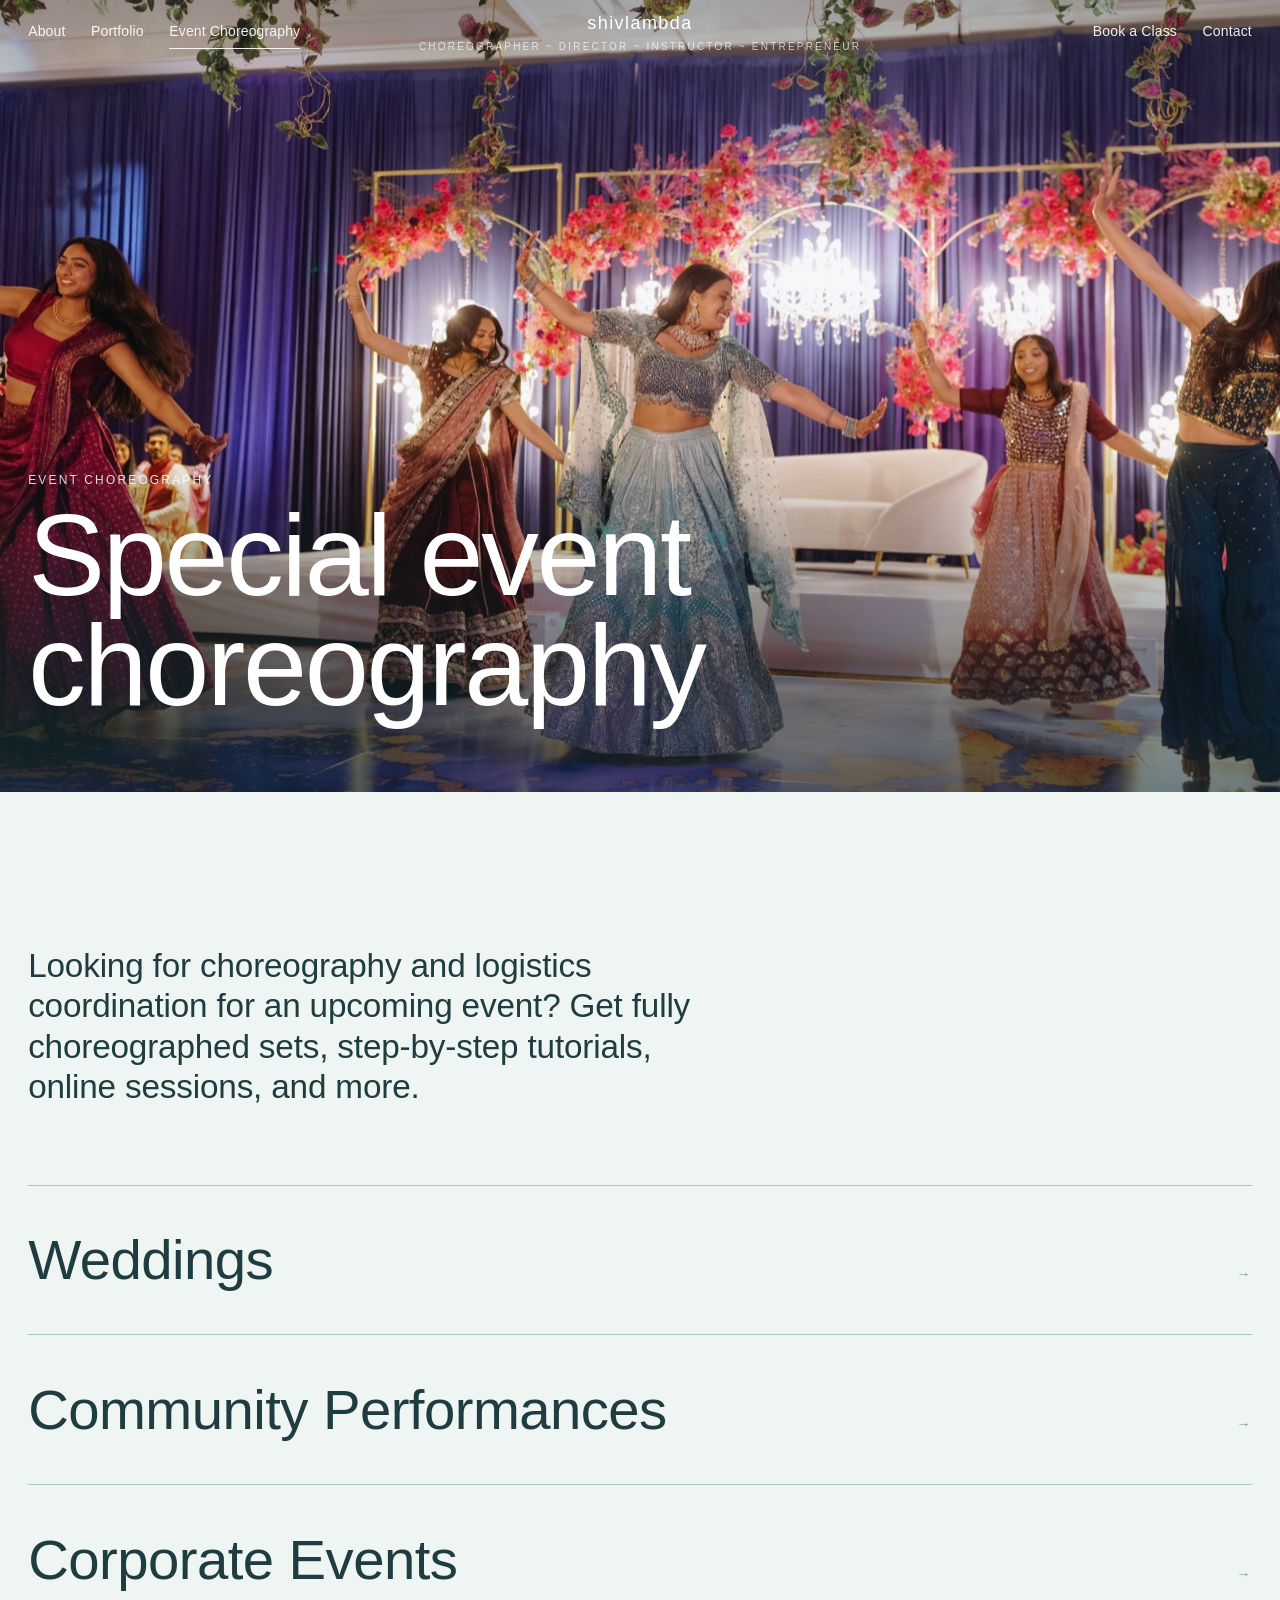
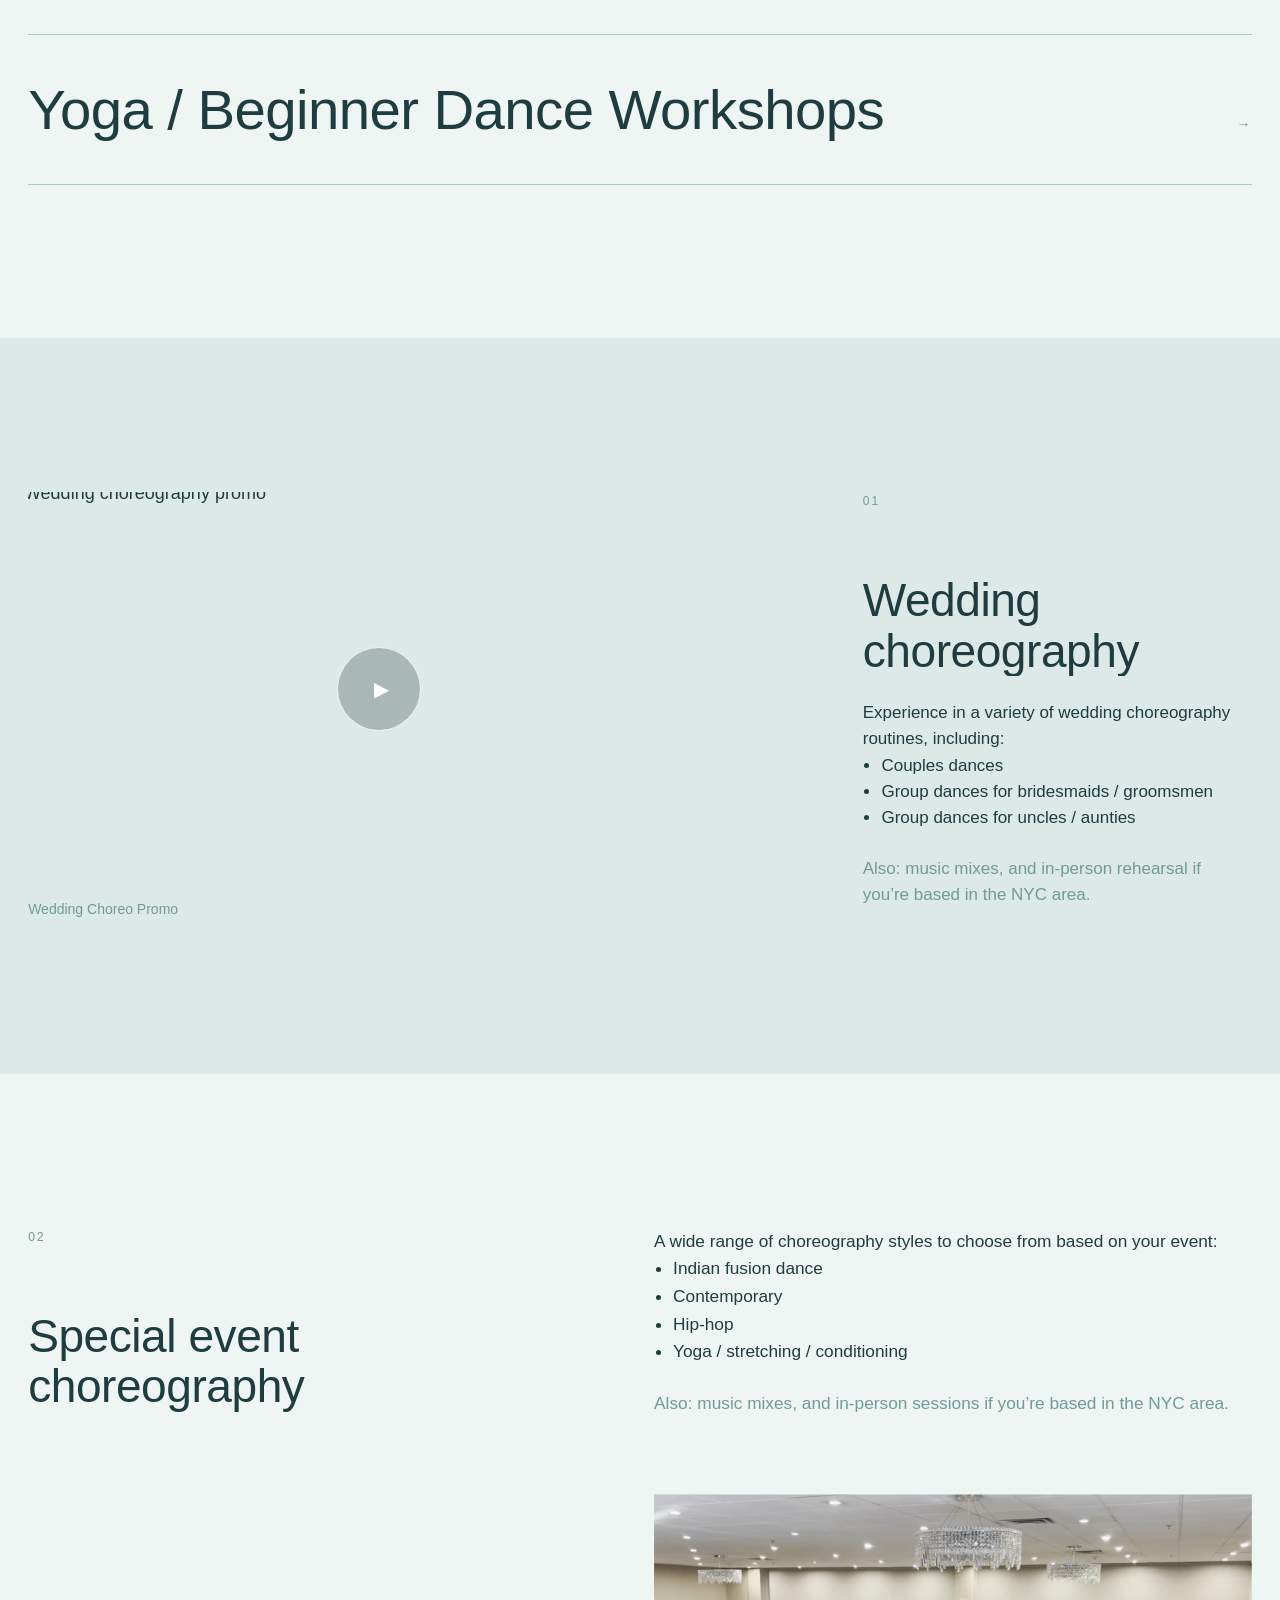
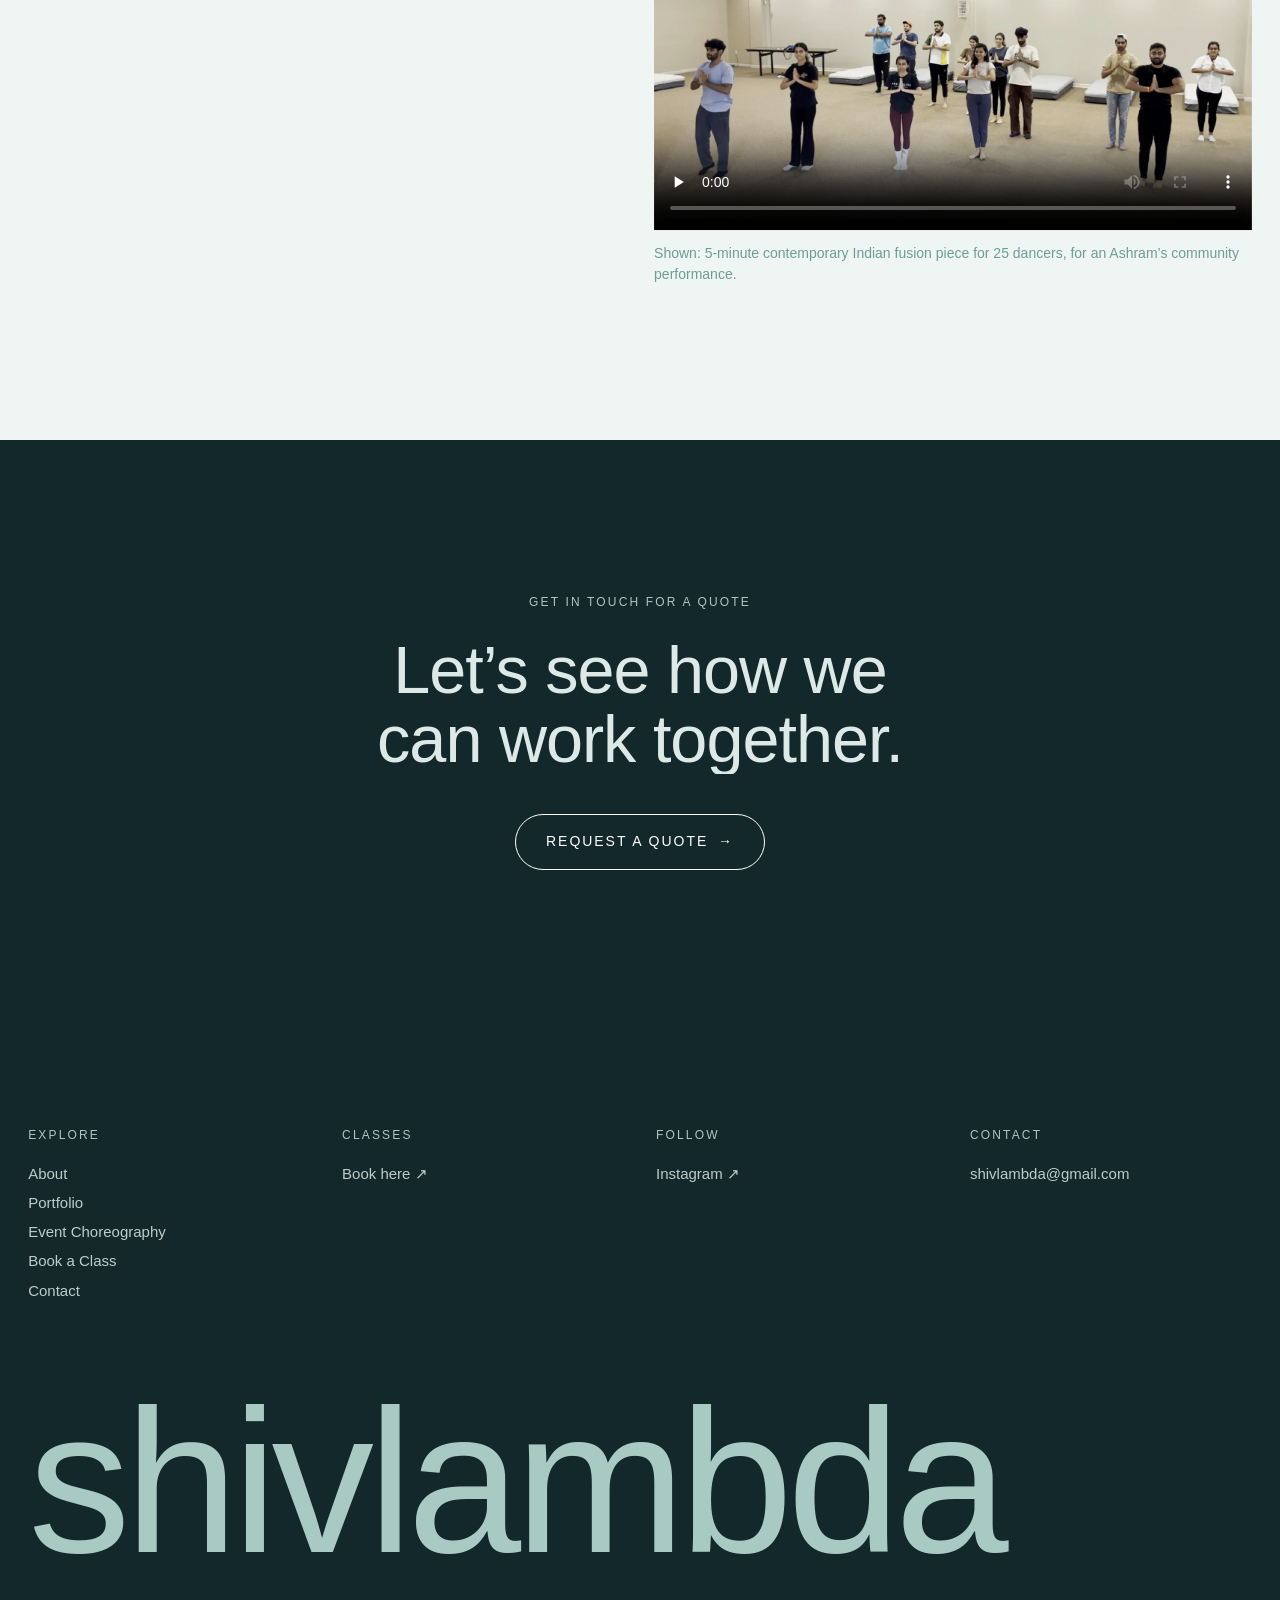
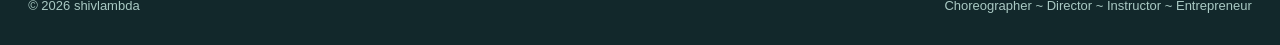
==== commit a9d5f907: "Restore Ashram community performance video (original file, fast-start) Co-Authored-By: Claude Opus 5" ====
--- a/choreography.html
+++ b/choreography.html
@@ -83,6 +83,13 @@
           </ul>
           <p class="reveal muted">Also: music mixes, and in-person sessions if you’re based in the NYC area.</p>
         </div>
+        <div class="col-6 start-7" style="grid-column-end:-1">
+          <div class="media media--wide reveal-img">
+            <video src="assets/video/ashram-performance.mp4" poster="assets/img/ashram-poster.jpg" controls playsinline preload="none"
+                   aria-label="Contemporary Indian fusion piece performed by 25 dancers at an Ashram community performance"></video>
+          </div>
+          <p class="card-meta" style="margin-top:12px">Shown: 5-minute contemporary Indian fusion piece for 25 dancers, for an Ashram’s community performance.</p>
+        </div>
       </div>
     </section>
 
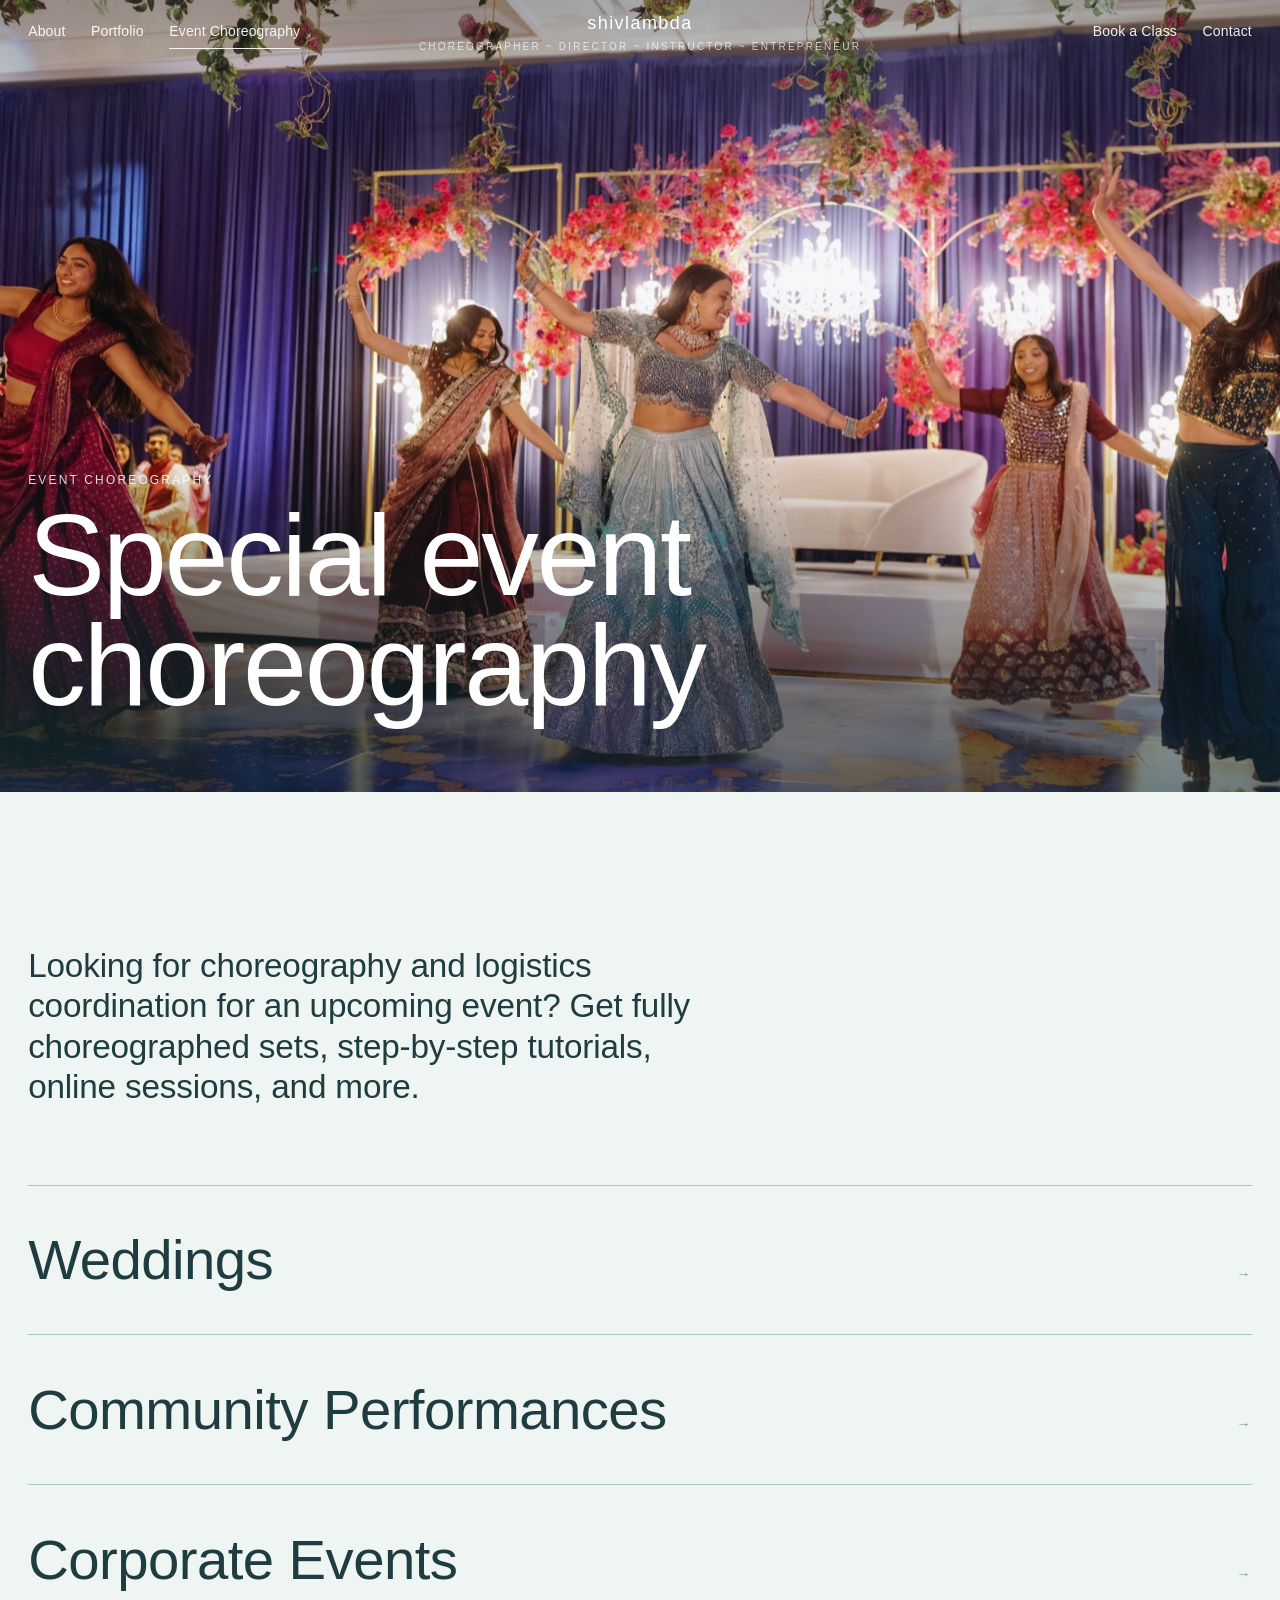
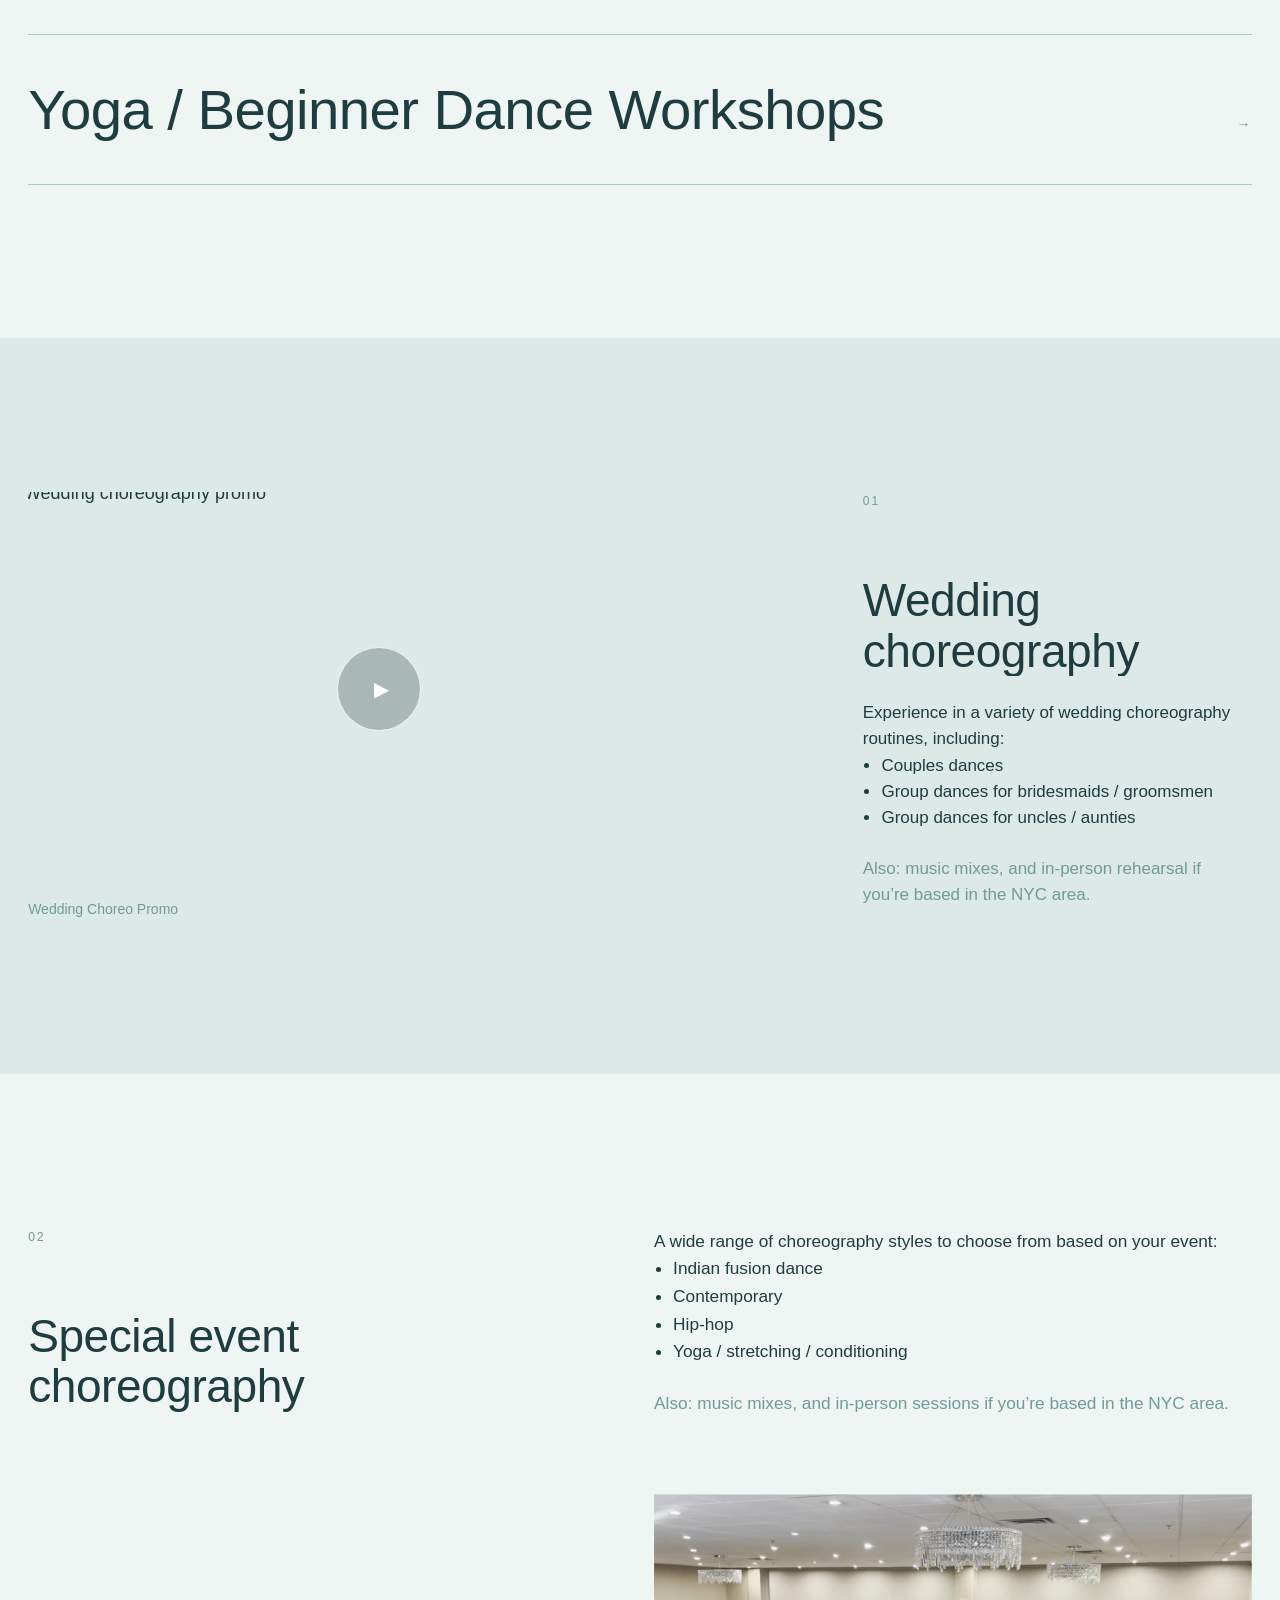
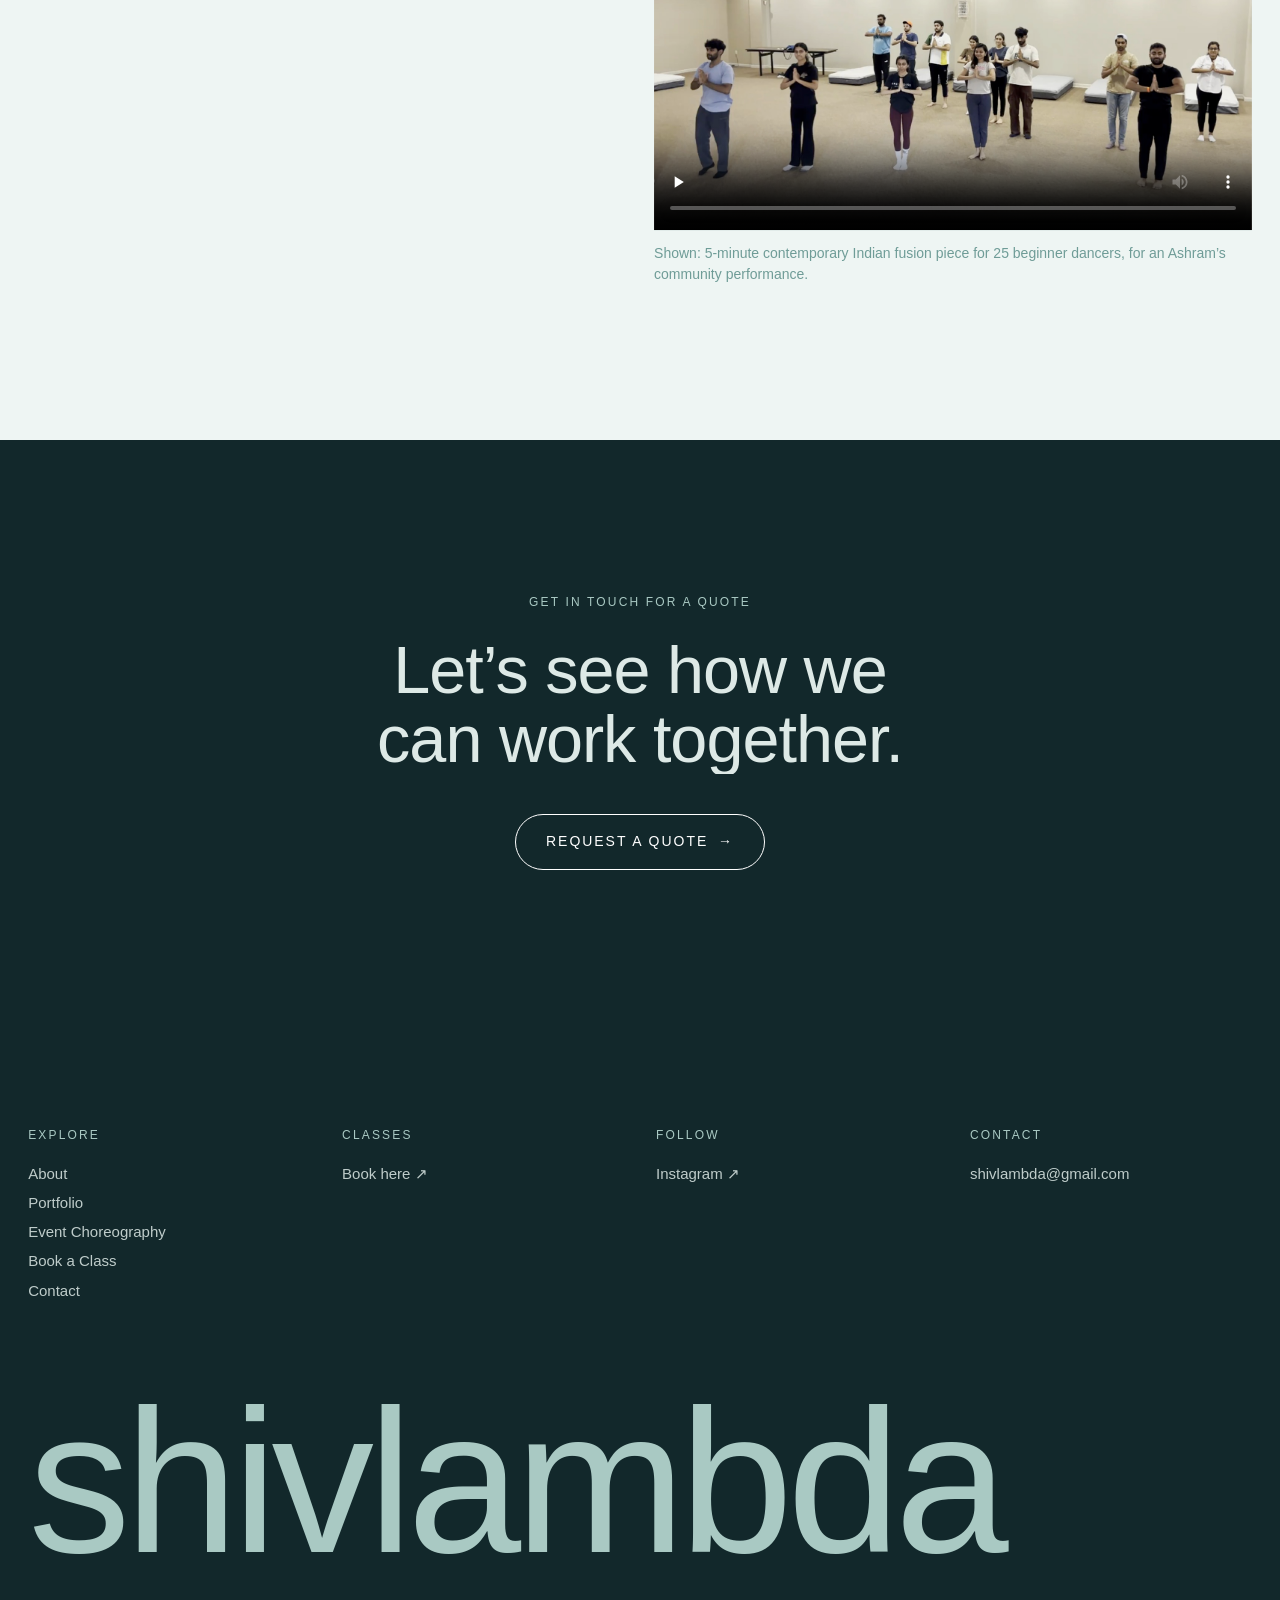
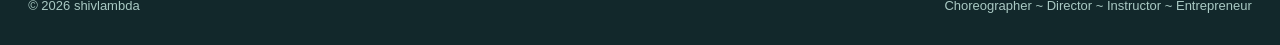
==== commit 36c04db8: "Ashram caption: 25 beginner dancers Co-Authored-By: Claude Opus 5.5 <noreply@anthropic.com>" ====
--- a/choreography.html
+++ b/choreography.html
@@ -88,7 +88,7 @@
             <video src="assets/video/ashram-performance.mp4" poster="assets/img/ashram-poster.jpg" controls playsinline preload="none"
                    aria-label="Contemporary Indian fusion piece performed by 25 dancers at an Ashram community performance"></video>
           </div>
-          <p class="card-meta" style="margin-top:12px">Shown: 5-minute contemporary Indian fusion piece for 25 dancers, for an Ashram’s community performance.</p>
+          <p class="card-meta" style="margin-top:12px">Shown: 5-minute contemporary Indian fusion piece for 25 beginner dancers, for an Ashram’s community performance.</p>
         </div>
       </div>
     </section>
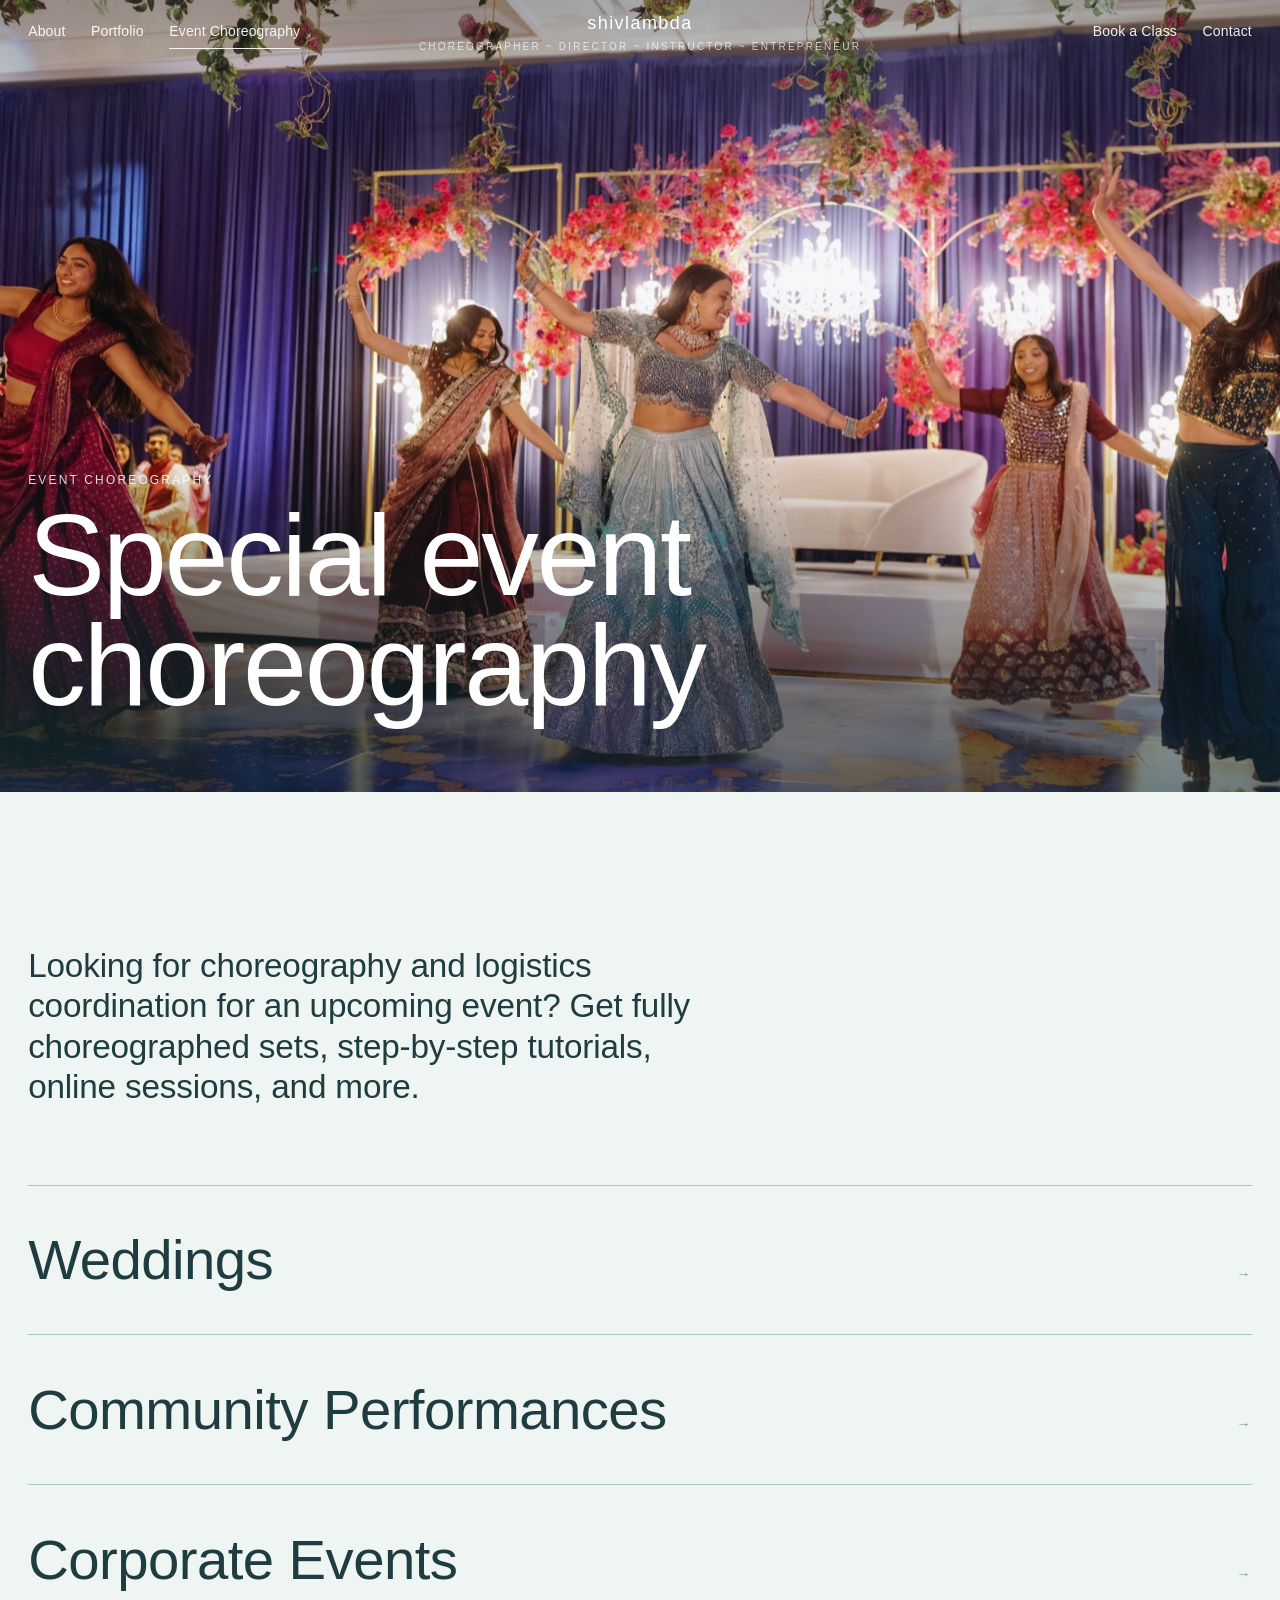
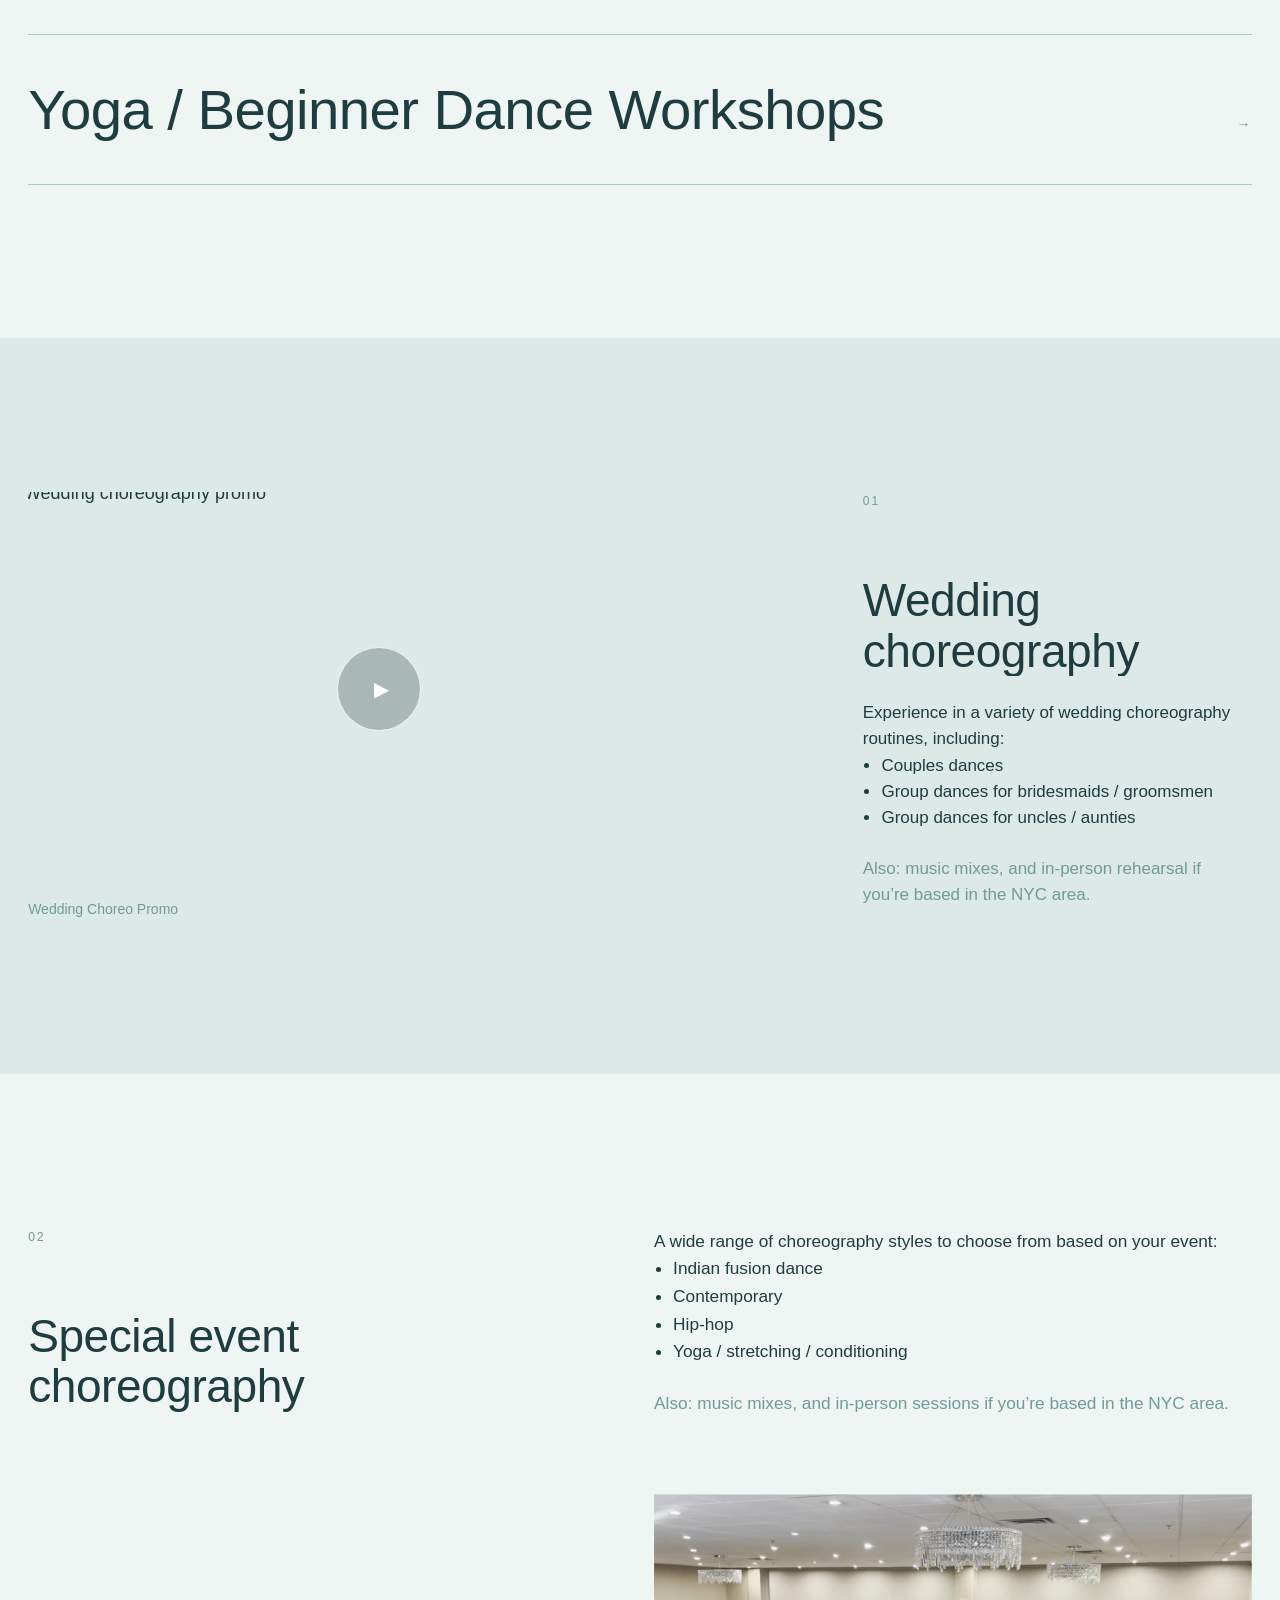
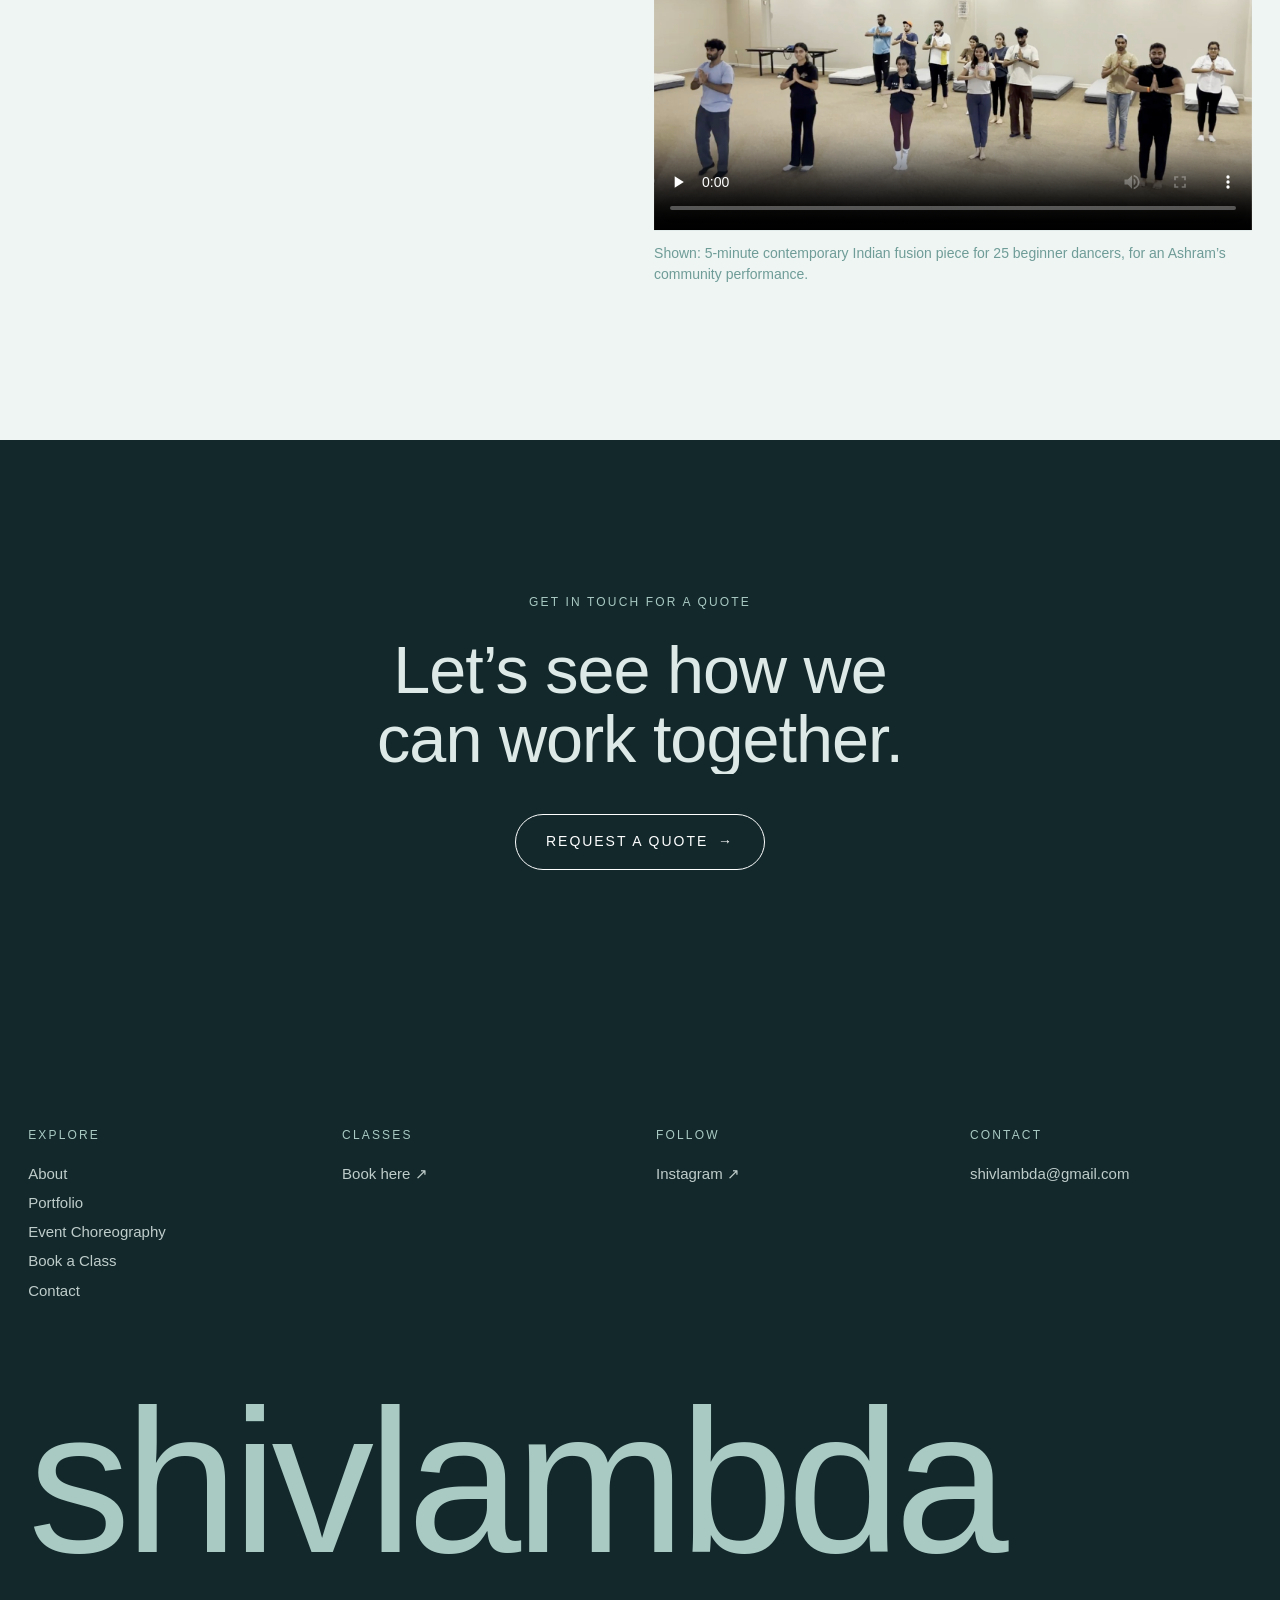
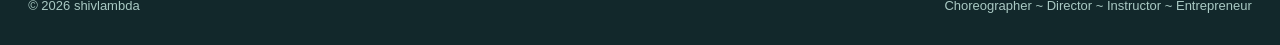
==== commit 0f8d1129: "Match Ashram video label to caption Co-Authored-By: Claude Opus 5.5 <noreply@anthropic.com>" ====
--- a/choreography.html
+++ b/choreography.html
@@ -86,7 +86,7 @@
         <div class="col-6 start-7" style="grid-column-end:-1">
           <div class="media media--wide reveal-img">
             <video src="assets/video/ashram-performance.mp4" poster="assets/img/ashram-poster.jpg" controls playsinline preload="none"
-                   aria-label="Contemporary Indian fusion piece performed by 25 dancers at an Ashram community performance"></video>
+                   aria-label="Contemporary Indian fusion piece performed by 25 beginner dancers at an Ashram community performance"></video>
           </div>
           <p class="card-meta" style="margin-top:12px">Shown: 5-minute contemporary Indian fusion piece for 25 beginner dancers, for an Ashram’s community performance.</p>
         </div>
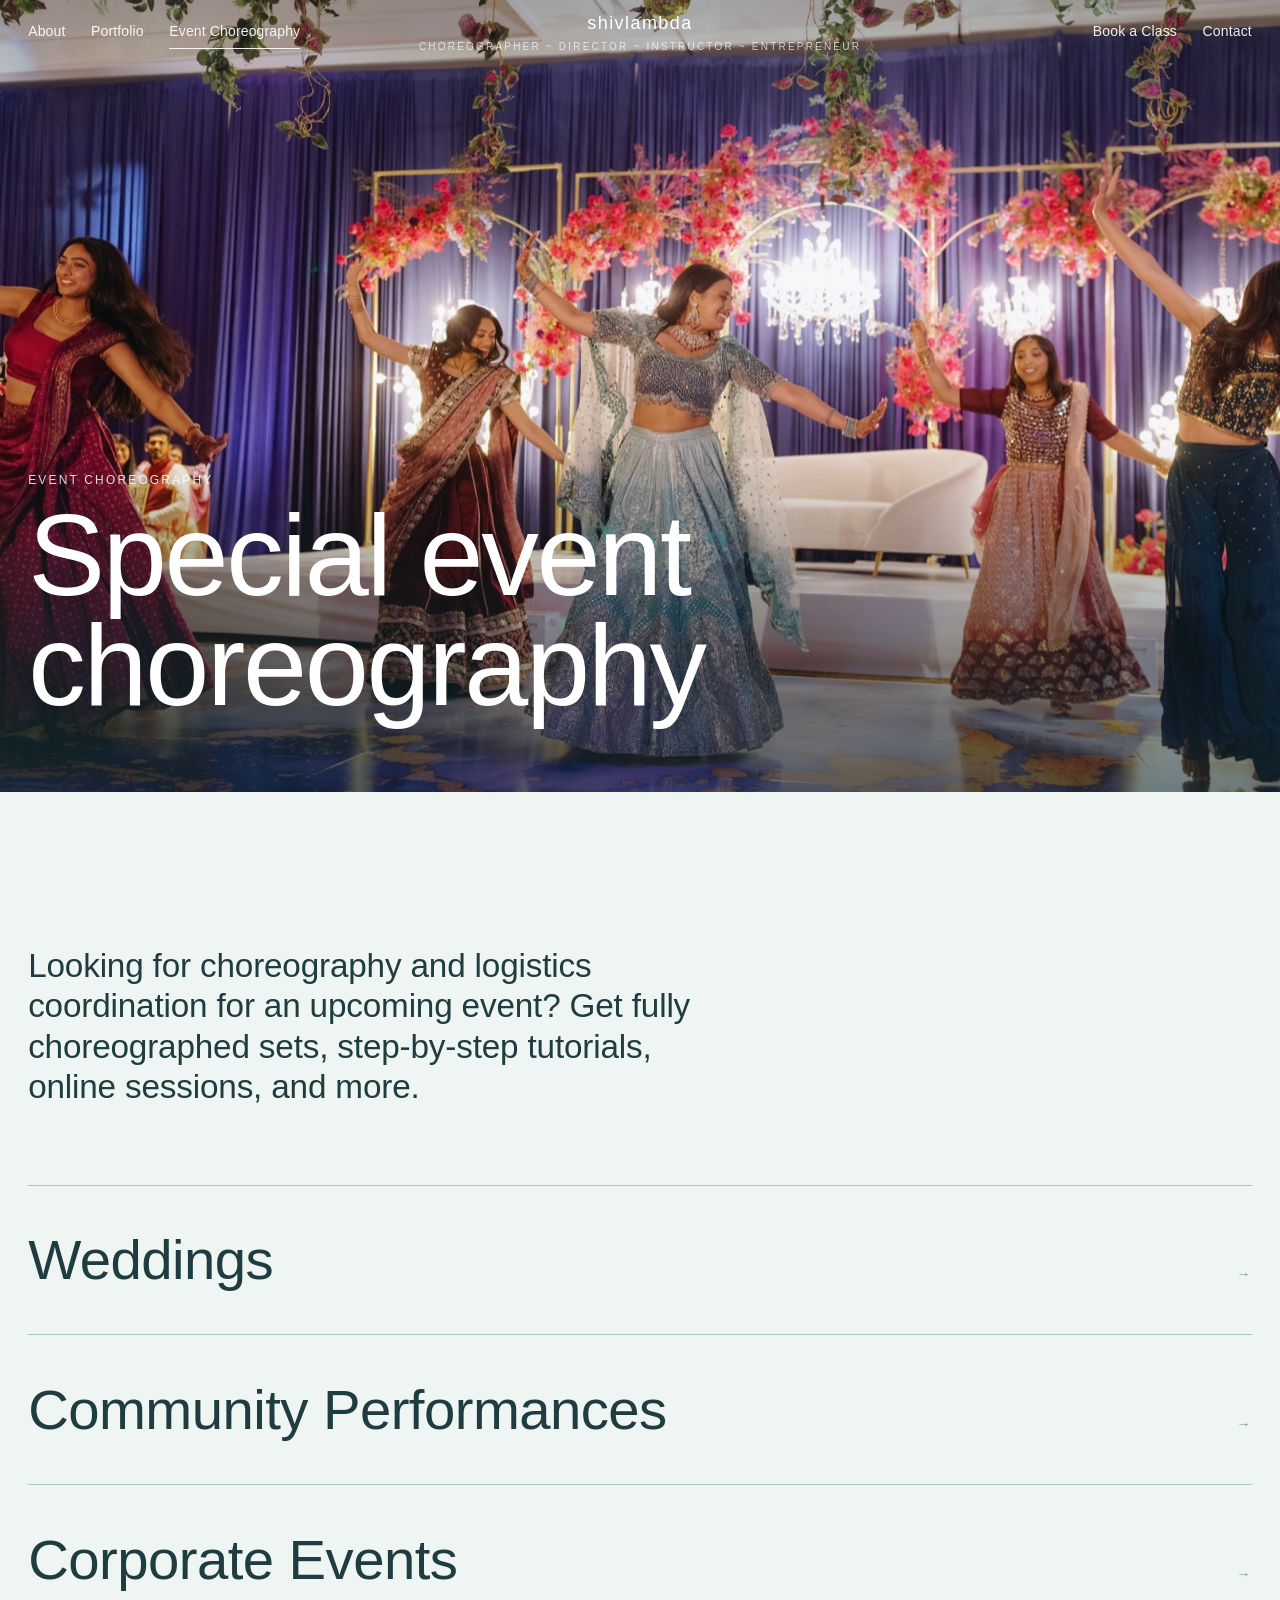
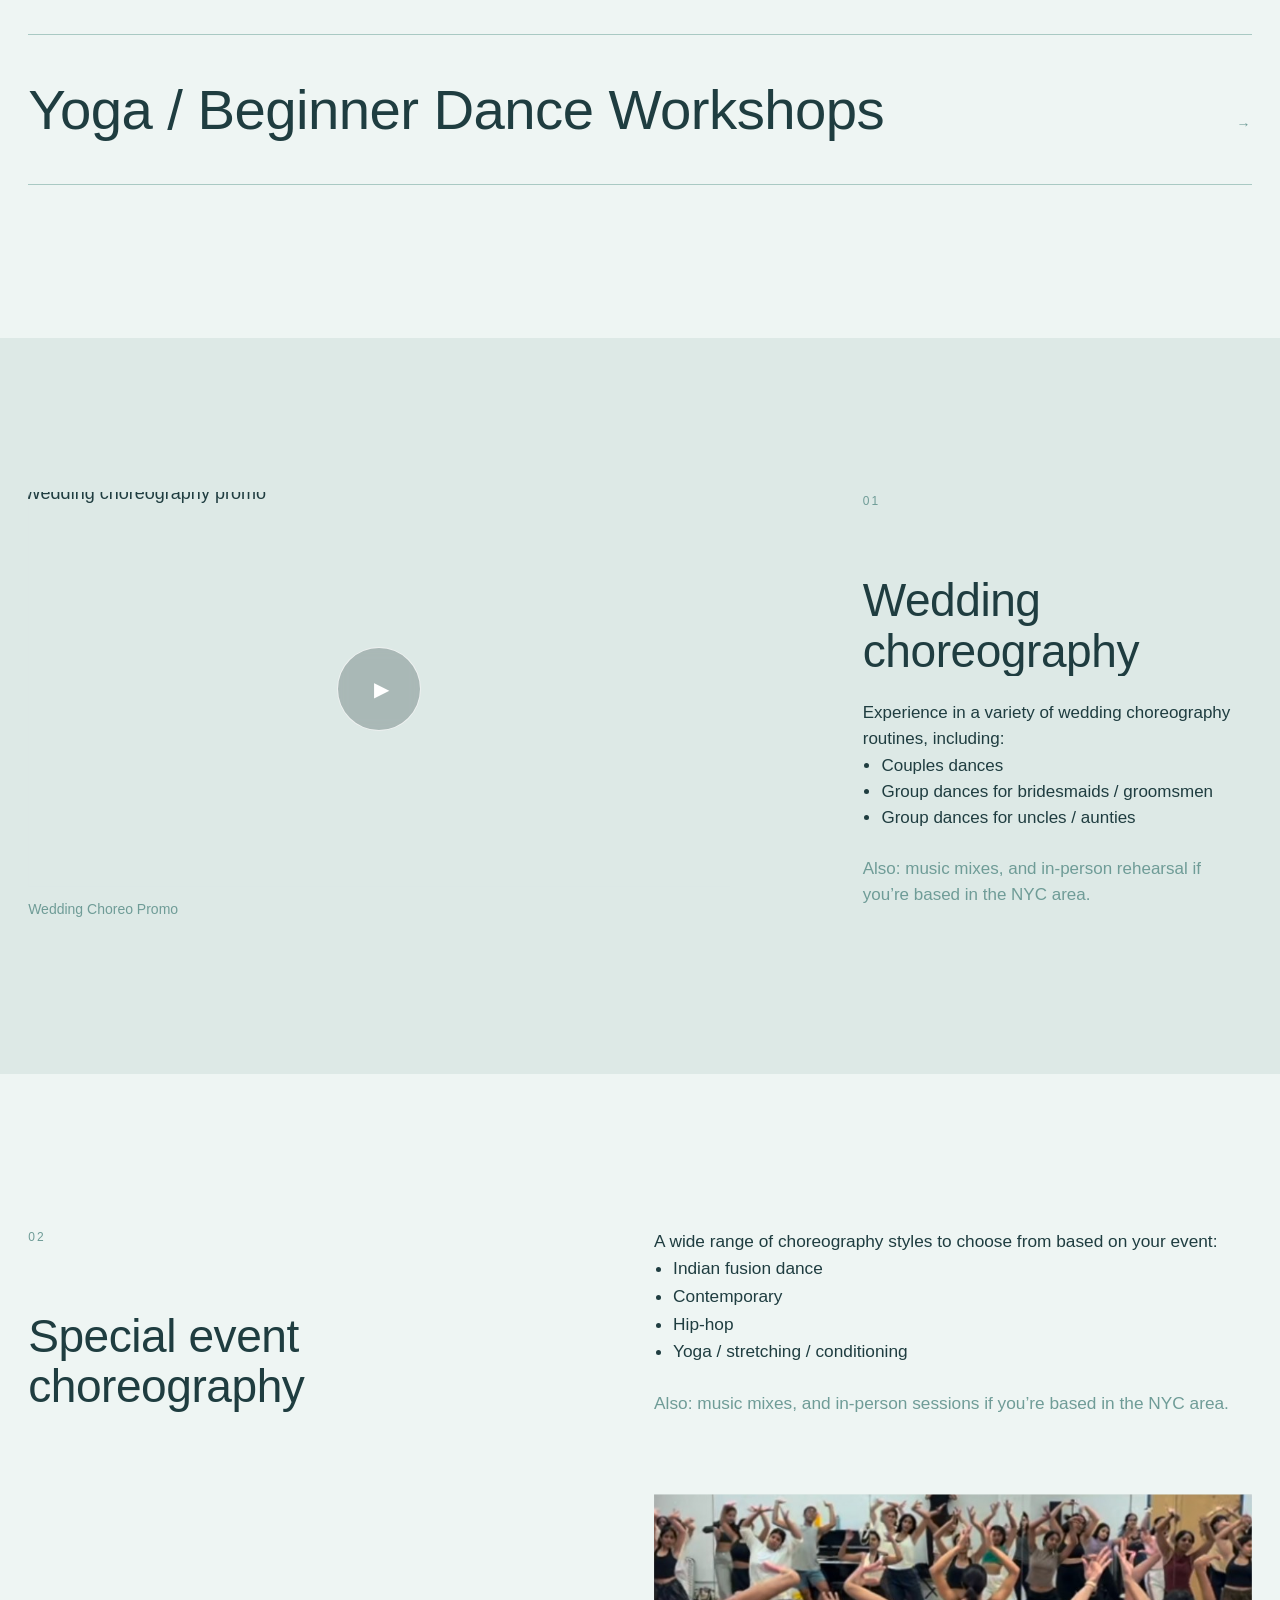
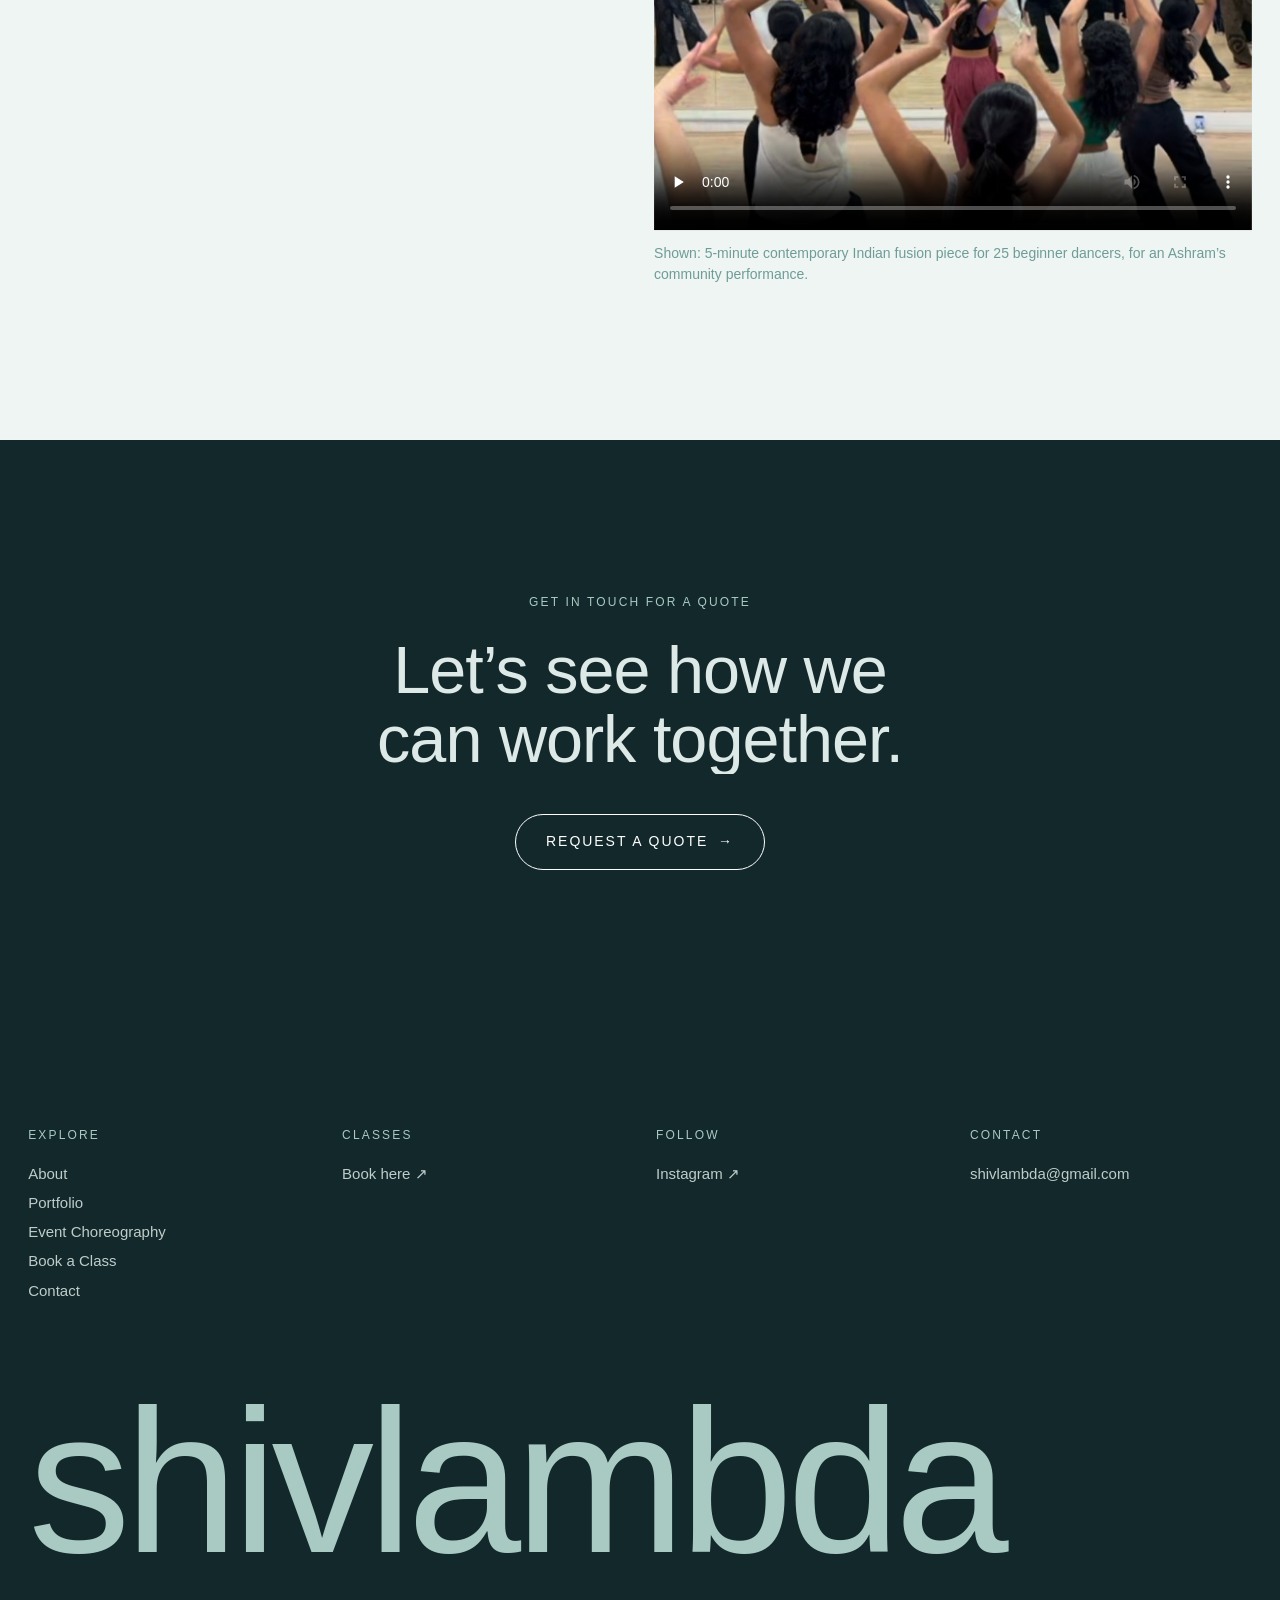
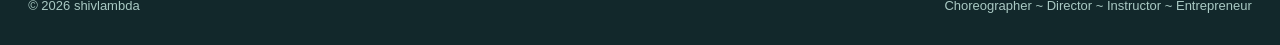
==== commit 38a2de4f: "Ashram video: use studio class photo as cover Co-Authored-By: Claude Opus 5.5 <noreply@anthropic.com" ====
--- a/choreography.html
+++ b/choreography.html
@@ -85,7 +85,7 @@
         </div>
         <div class="col-6 start-7" style="grid-column-end:-1">
           <div class="media media--wide reveal-img">
-            <video src="assets/video/ashram-performance.mp4" poster="assets/img/ashram-poster.jpg" controls playsinline preload="none"
+            <video src="assets/video/ashram-performance.mp4" poster="assets/img/ashram-cover.jpg" controls playsinline preload="none"
                    aria-label="Contemporary Indian fusion piece performed by 25 beginner dancers at an Ashram community performance"></video>
           </div>
           <p class="card-meta" style="margin-top:12px">Shown: 5-minute contemporary Indian fusion piece for 25 beginner dancers, for an Ashram’s community performance.</p>
